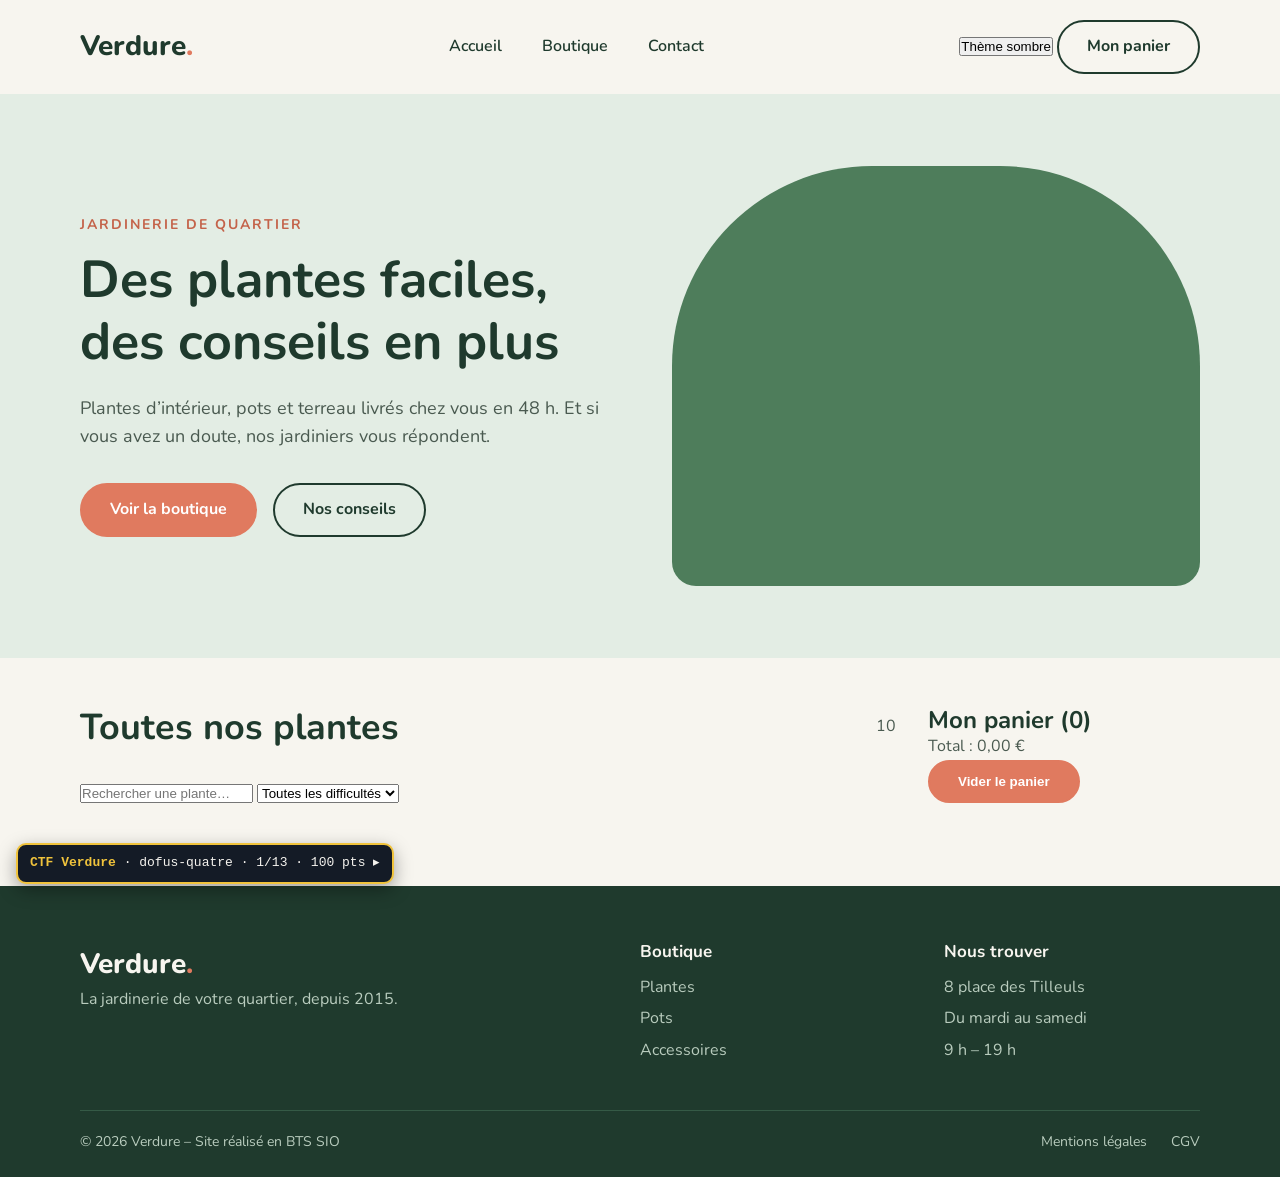
==== index.html @ 918079b8 "Initial commit" ====
<!DOCTYPE html>
<html lang="fr">
<head>
  <meta charset="UTF-8">
  <title>Verdure – Jardinerie de quartier</title>
  <link rel="preconnect" href="https://fonts.googleapis.com">
  <link href="https://fonts.googleapis.com/css2?family=Nunito:wght@400;600;700;800&display=swap" rel="stylesheet">
  <link rel="stylesheet" href="style.css">
  <!-- Scripts : ne pas changer l'ordre -->
  <script src="js/ctf-config.js"></script>
  <script src="js/plantes.js" defer></script>
  <script src="js/commun.js" defer></script>
  <script src="js/accueil.js" defer></script>
  <script src="js/ctf.js" defer></script>

</head>
<body>

  <header class="header">
    <a href="index.html" class="logo">Verdure<span>.</span></a>
    <nav>
      <ul class="menu">
        <li><a href="index.html" class="actif">Accueil</a></li>
        <li><a href="index.html#boutique">Boutique</a></li>
        <li><a href="contact.html">Contact</a></li>
      </ul>
    </nav>
    <div class="header-actions">
      <button type="button" class="bouton-theme" id="bouton-theme">Thème sombre</button>
      <a href="index.html#panier" class="bouton bouton-contour">Mon panier</a>
    </div>
  </header>

  <section class="hero">
    <div class="hero-texte">
      <p class="surtitre">Jardinerie de quartier</p>
      <h1>Des plantes faciles,<br>des conseils en plus</h1>
      <p class="intro">Plantes d’intérieur, pots et terreau livrés chez vous en 48 h. Et si vous avez un doute, nos jardiniers vous répondent.</p>
      <div class="hero-boutons">
        <a href="#boutique" class="bouton">Voir la boutique</a>
        <a href="#" class="bouton bouton-contour">Nos conseils</a>
      </div>
    </div>
    <div class="hero-image"></div>
  </section>

  <!-- ===================== BOUTIQUE ===================== -->
  <div class="boutique-page" id="boutique">

    <section class="boutique">
      <div class="boutique-entete">
        <h2>Toutes nos plantes</h2>
        <p class="nb-plantes" id="nb-plantes"></p>
      </div>
      <div class="outils">
        <input type="search" id="recherche" placeholder="Rechercher une plante…" aria-label="Rechercher une plante">
        <select id="filtre-difficulte" aria-label="Filtrer par difficulté">
          <option value="toutes">Toutes les difficultés</option>
          <option value="facile">Facile</option>
          <option value="intermediaire">Intermédiaire</option>
          <option value="expert">Expert</option>
        </select>
      </div>
      <!-- Les cartes sont créées en JavaScript à partir du tableau « plantes » -->
      <div class="produits" id="catalogue"></div>
    </section>

    <aside class="panier" id="panier">
      <h2>Mon panier (<span id="compteur-panier">0</span>)</h2>
      <ul class="panier-lignes" id="panier-lignes"></ul>
      <p class="panier-total">Total : <span id="panier-total">0,00 €</span></p>
      <button type="button" class="bouton" id="vider-panier">Vider le panier</button>
    </aside>

  </div>

  <footer class="footer">
    <div class="footer-haut">
      <div class="footer-marque">
        <p class="logo">Verdure<span>.</span></p>
        <p>La jardinerie de votre quartier, depuis 2015.</p>
      </div>
      <div class="footer-colonne">
        <h4>Boutique</h4>
        <ul>
          <li><a href="#">Plantes</a></li>
          <li><a href="#">Pots</a></li>
          <li><a href="#">Accessoires</a></li>
        </ul>
      </div>
      <div class="footer-colonne">
        <h4>Nous trouver</h4>
        <ul>
          <li>8 place des Tilleuls</li>
          <li>Du mardi au samedi</li>
          <li>9 h – 19 h</li>
        </ul>
      </div>
    </div>
    <div class="footer-bas">
      <p>© 2026 Verdure – Site réalisé en BTS SIO</p>
      <ul class="footer-liens">
        <li><a href="#">Mentions légales</a></li>
        <li><a href="#">CGV</a></li>
      </ul>
    </div>
  </footer>

</body>
</html>
---- style.css ----
/* =================================================
   PARTIE 1 – Réglages, en-tête, boutons, hero
   ================================================= */
* {
  box-sizing: border-box;
  margin: 0;
  padding: 0;
}

body {
  font-family: "Nunito", Arial, sans-serif;
  font-size: 1rem;
  line-height: 1.6;
  color: #4A5A50;
  background-color: #F7F5EF;
}

a {
  text-decoration: none;
  color: inherit;
}

ul {
  list-style: none;
}

h1, h2, h3, h4 {
  color: #1F3A2D;
  line-height: 1.2;
}

/* En-tête */
.header {
  display: flex;
  justify-content: space-between;
  align-items: center;
  padding: 20px 80px;
}

.logo {
  font-size: 1.75rem;
  font-weight: 800;
  color: #1F3A2D;
}

.logo span {
  color: #E07A5F;
}

.menu {
  display: flex;
  gap: 40px;
}

.menu a {
  font-weight: 600;
  color: #1F3A2D;
}

.menu a:hover {
  color: #E07A5F;
}

/* Boutons */
.bouton {
  display: inline-block;
  padding: 12px 28px;
  background-color: #E07A5F;
  color: #FFFFFF;
  font-weight: 700;
  border: 2px solid #E07A5F;
  border-radius: 30px;
}

.bouton:hover {
  background-color: #C4634A;
  border-color: #C4634A;
}

.bouton-contour {
  background-color: transparent;
  color: #1F3A2D;
  border-color: #1F3A2D;
}

/* Hero en deux colonnes */
.hero {
  display: flex;
  align-items: center;
  gap: 64px;
  padding: 72px 80px;
  background-color: #E3EDE4;
}

.hero-texte {
  flex: 1;
}

.hero-image {
  flex: 1;
  height: 420px;
  background-color: #4E7D5B;
  border-radius: 200px 200px 24px 24px;
}

.surtitre {
  font-size: 0.875rem;
  font-weight: 700;
  text-transform: uppercase;
  letter-spacing: 2px;
  color: #C4634A;
  margin-bottom: 12px;
}

.hero h1 {
  font-size: 3.25rem;
  margin-bottom: 20px;
}

.intro {
  font-size: 1.125rem;
  margin-bottom: 32px;
}

.hero-boutons {
  display: flex;
  gap: 16px;
}

/* =================================================
   PARTIE 2 – Boutique
   ================================================= */
.boutique {
  padding: 80px;
}

.boutique-entete {
  display: flex;
  justify-content: space-between;
  align-items: center;
  margin-bottom: 32px;
}

.boutique h2 {
  font-size: 2.25rem;
}

.lien-fleche {
  font-weight: 700;
  color: #E07A5F;
}

.produits {
  display: flex;
  gap: 32px;
}

.produit {
  flex: 1;
  padding: 16px 16px 20px;
  background-color: #FFFFFF;
  border-radius: 16px;
}

.produit-image {
  height: 220px;
  border-radius: 12px;
  margin-bottom: 16px;
}

.image-1 { background-color: #8DB596; }
.image-2 { background-color: #4E7D5B; }
.image-3 { background-color: #C9D9A6; }

.etiquette {
  display: inline-block;
  padding: 2px 12px;
  background-color: #E3EDE4;
  color: #2F5A40;
  font-size: 0.8125rem;
  font-weight: 700;
  border-radius: 20px;
  margin-bottom: 8px;
}

.produit h3 {
  font-size: 1.375rem;
}

.produit-bas {
  display: flex;
  justify-content: space-between;
  align-items: center;
  margin-top: 16px;
}

.prix {
  font-size: 1.25rem;
  font-weight: 800;
  color: #1F3A2D;
}

.bouton-ajouter {
  padding: 8px 18px;
  background-color: #1F3A2D;
  color: #FFFFFF;
  font-size: 0.875rem;
  font-weight: 700;
  border-radius: 20px;
}

.bouton-ajouter:hover {
  background-color: #E07A5F;
}

/* =================================================
   PARTIE 3 – Pied de page
   ================================================= */
.footer {
  padding: 56px 80px 24px;
  background-color: #1F3A2D;
  color: #B9CCBE;
}

.footer .logo,
.footer h4 {
  color: #F7F5EF;
}

.footer-haut {
  display: flex;
  gap: 48px;
  margin-bottom: 40px;
}

.footer-marque {
  flex: 2;
}

.footer-colonne {
  flex: 1;
}

.footer h4 {
  font-size: 1.0625rem;
  margin-bottom: 12px;
}

.footer-colonne li {
  margin-bottom: 6px;
}

.footer-bas {
  display: flex;
  justify-content: space-between;
  padding-top: 20px;
  border-top: 1px solid #355A46;
  font-size: 0.875rem;
}

.footer-liens {
  display: flex;
  gap: 24px;
}

/* =================================================
   VERDURE CTF – CSS minimal fourni
   La mise en forme des nouveaux éléments (outils de recherche,
   fiche plante, page panier, thème sombre) est à faire par vous.
   ================================================= */

/* Les éléments avec l'attribut hidden restent cachés */
[hidden] {
  display: none !important;
}

/* Le catalogue passe à la ligne : 3 cartes par ligne */
.produits {
  flex-wrap: wrap;
}

.produit {
  flex: 0 1 calc((100% - 64px) / 3);
}

/* Mise en page minimale : le catalogue à gauche, le panier à droite */
.boutique-page {
  display: flex;
  align-items: flex-start;
  gap: 32px;
  padding: 0 80px 80px;
}

.boutique-page .boutique {
  flex: 3;
  padding: 48px 0 0;
}

.boutique-page .panier {
  flex: 1;
  margin-top: 48px;
}

/* Les pages ajoutées gardent les marges du site */
.fiche,
.contact {
  padding: 48px 80px 80px;
}


/* theme sombre */
.sombre{
  background-color: black;
  color: white;
}
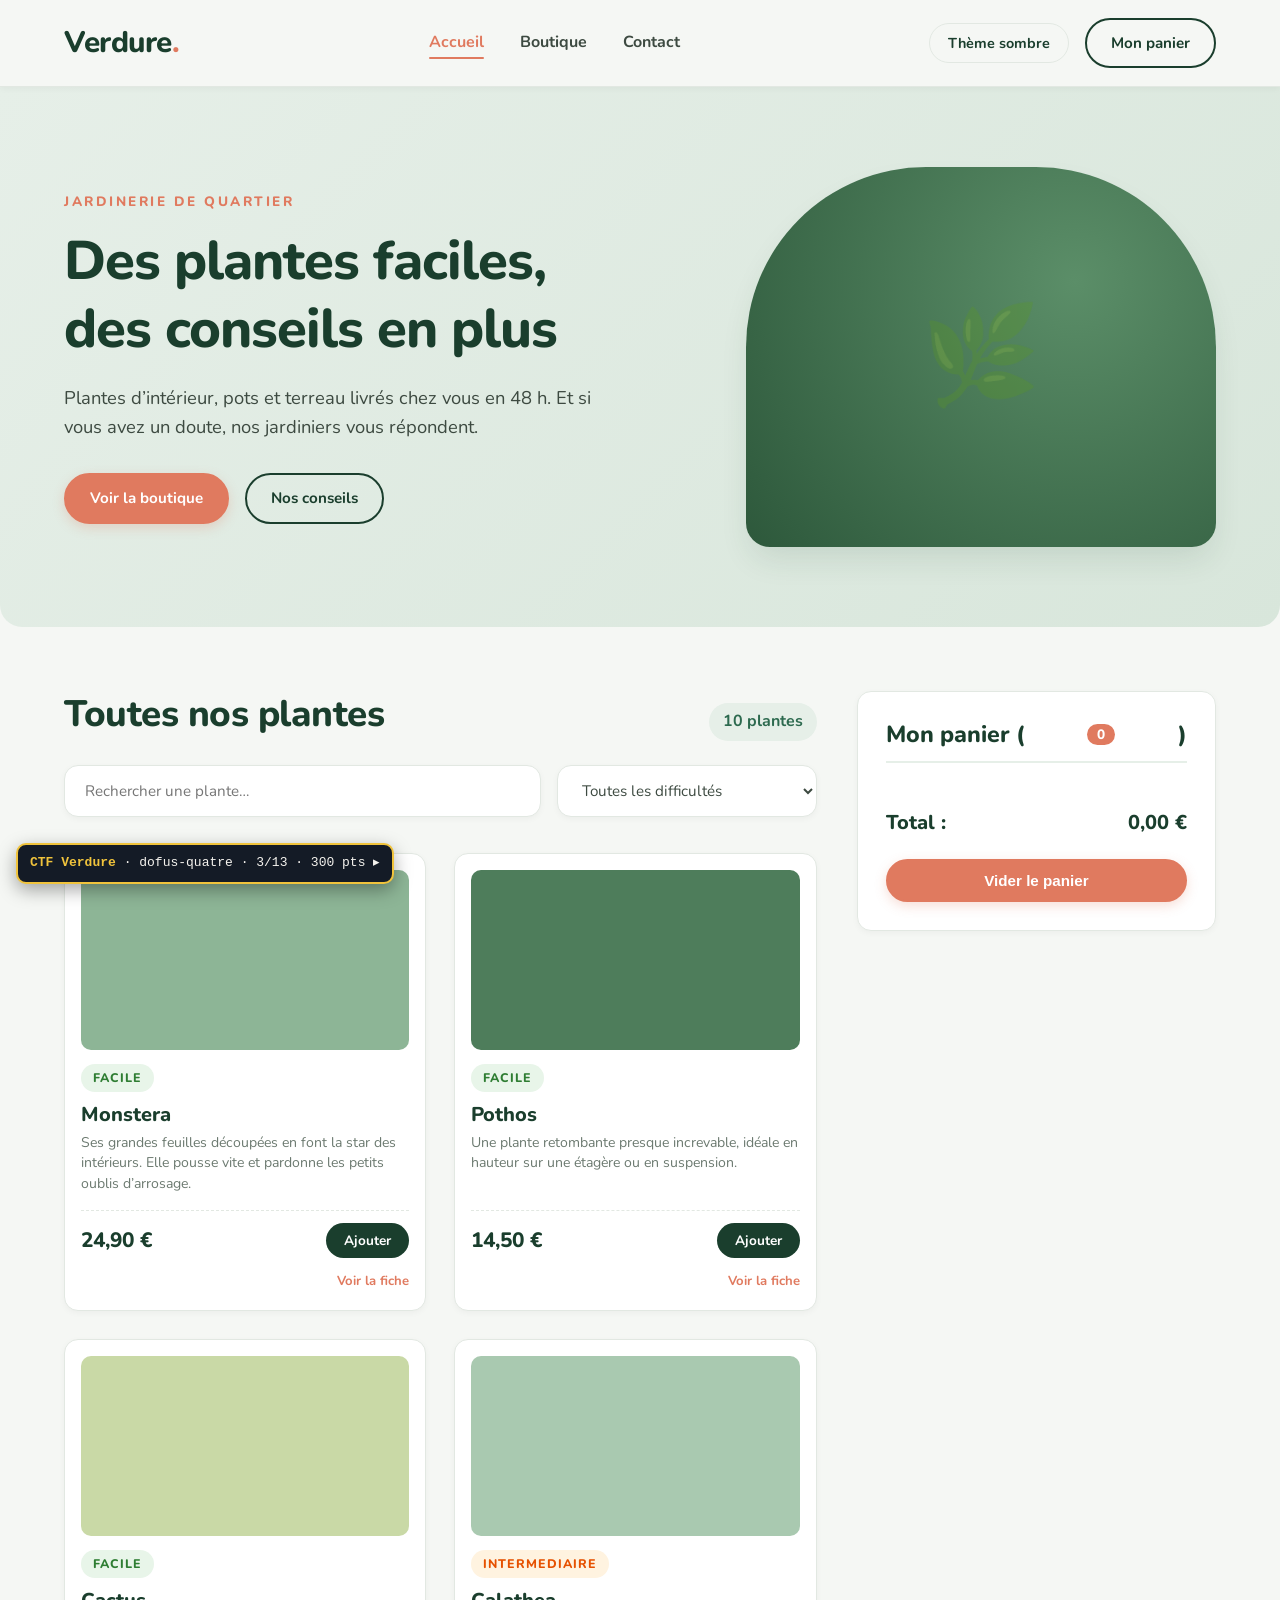
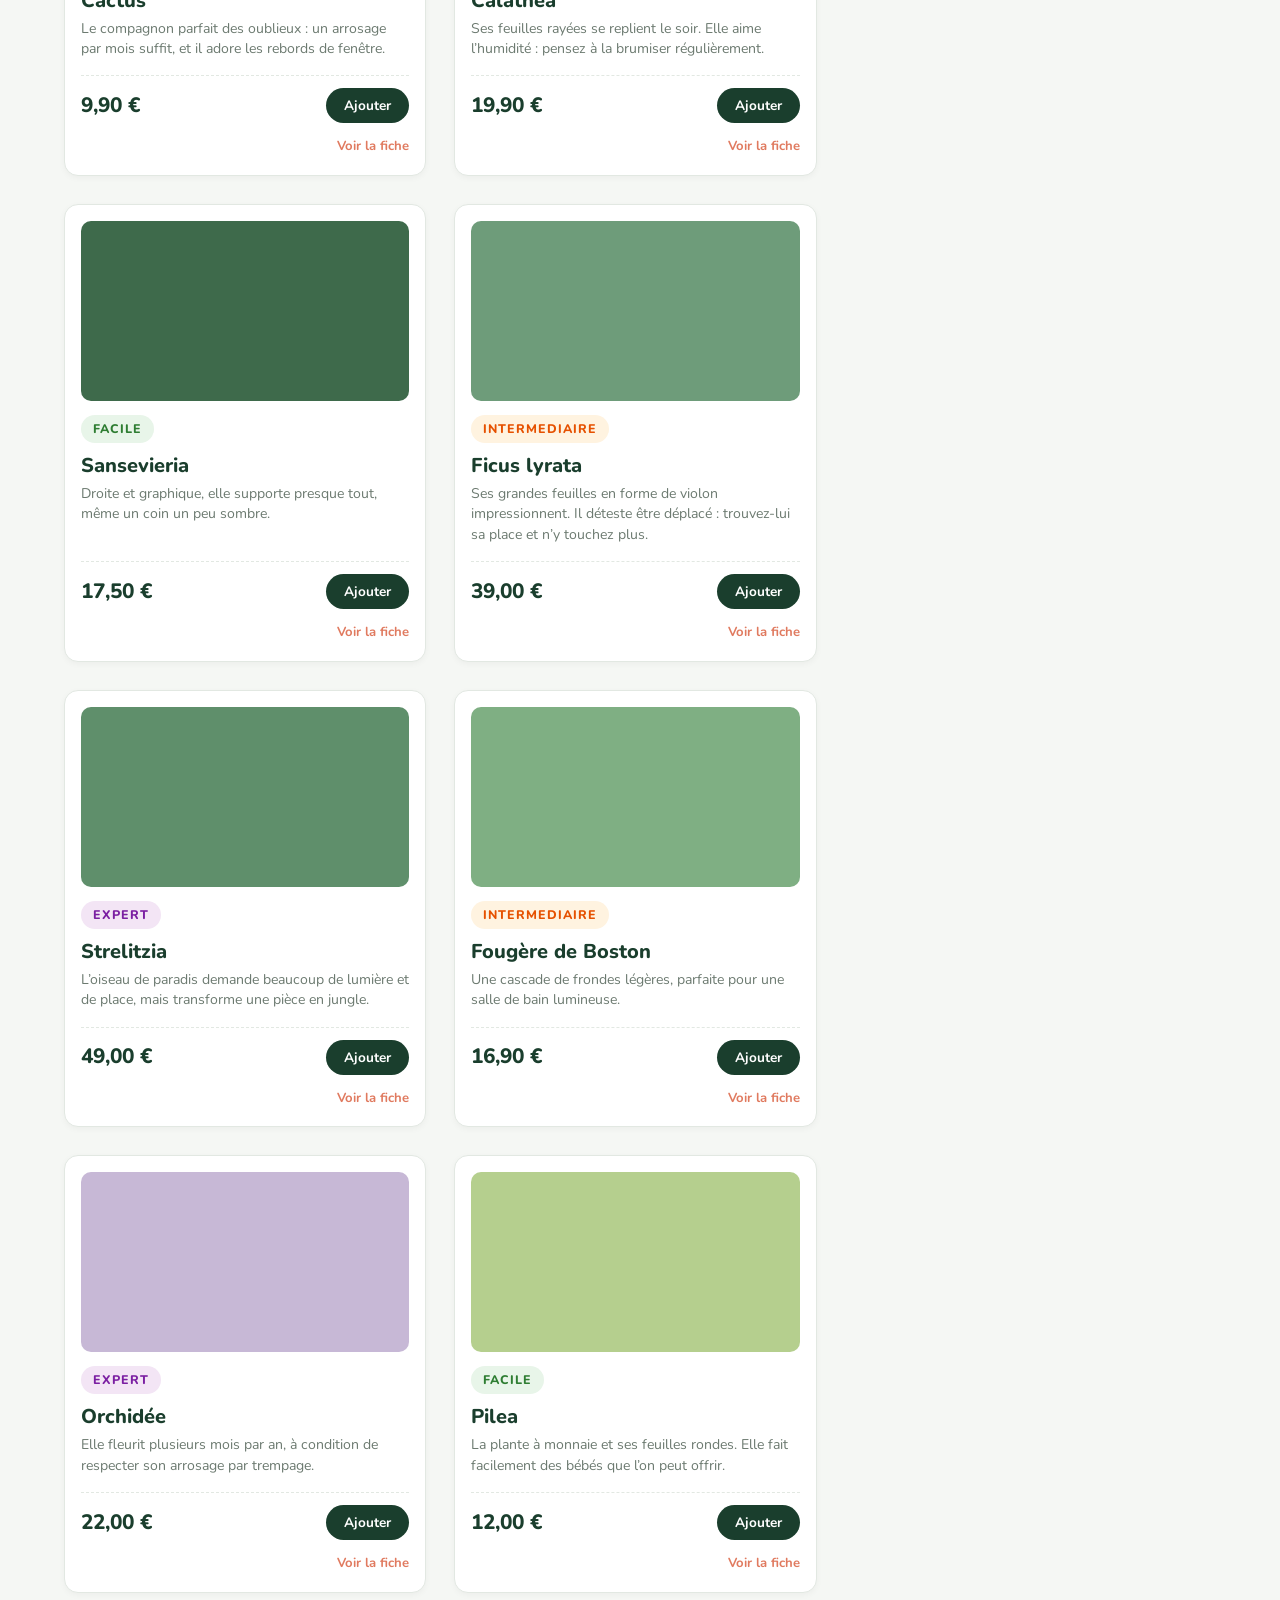
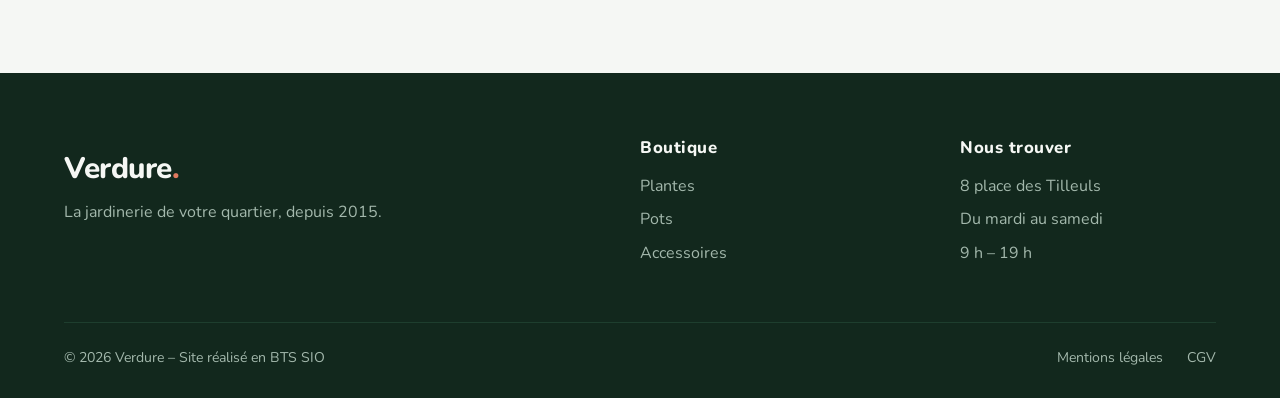
==== commit 5a829071: "Refactorisation: nouvelle architecture css/docs, design modernisé et scripts JS complets" ====
--- a/index.html
+++ b/index.html
@@ -5,7 +5,7 @@
   <title>Verdure – Jardinerie de quartier</title>
   <link rel="preconnect" href="https://fonts.googleapis.com">
   <link href="https://fonts.googleapis.com/css2?family=Nunito:wght@400;600;700;800&display=swap" rel="stylesheet">
-  <link rel="stylesheet" href="style.css">
+  <link rel="stylesheet" href="css/style.css">
   <!-- Scripts : ne pas changer l'ordre -->
   <script src="js/ctf-config.js"></script>
   <script src="js/plantes.js" defer></script>
--- a/css/style.css
+++ b/css/style.css
@@ -0,0 +1,897 @@
+/* =================================================================
+   VERDURE – Feuille de styles personnalisée & modernisée
+   Design botanique contemporain, responsive & accessible
+   ================================================================= */
+
+/* --------------------------------------------------
+   1. VARIABLES & FONDAMENTAUX
+   -------------------------------------------------- */
+:root {
+  --font-main: "Nunito", system-ui, -apple-system, sans-serif;
+  
+  /* Palette de couleurs claire */
+  --bg-primary: #F5F7F4;
+  --bg-card: #FFFFFF;
+  --bg-hero: #E6EFE8;
+  --bg-header: rgba(245, 247, 244, 0.95);
+  
+  --color-primary: #1A3E2D;
+  --color-primary-light: #2D6A4F;
+  --color-accent: #E07A5F;
+  --color-accent-hover: #C9664C;
+  --color-text: #3D4A41;
+  --color-text-muted: #6C7A70;
+  
+  --border-color: #E2E8E2;
+  --border-radius-sm: 8px;
+  --border-radius-md: 14px;
+  --border-radius-lg: 22px;
+  
+  --shadow-sm: 0 2px 6px rgba(0, 0, 0, 0.04);
+  --shadow-md: 0 8px 20px -4px rgba(26, 62, 45, 0.08);
+  --shadow-lg: 0 16px 32px -6px rgba(26, 62, 45, 0.12);
+  
+  --transition-smooth: all 0.25s cubic-bezier(0.16, 1, 0.3, 1);
+}
+
+/* --------------------------------------------------
+   2. RESET & BASE
+   -------------------------------------------------- */
+* {
+  box-sizing: border-box;
+  margin: 0;
+  padding: 0;
+}
+
+[hidden] {
+  display: none !important;
+}
+
+body {
+  font-family: var(--font-main);
+  font-size: 1rem;
+  line-height: 1.6;
+  color: var(--color-text);
+  background-color: var(--bg-primary);
+  min-height: 100vh;
+  display: flex;
+  flex-direction: column;
+  transition: background-color 0.3s ease, color 0.3s ease;
+}
+
+a {
+  text-decoration: none;
+  color: inherit;
+  transition: var(--transition-smooth);
+}
+
+ul {
+  list-style: none;
+}
+
+h1, h2, h3, h4 {
+  color: var(--color-primary);
+  font-weight: 800;
+  line-height: 1.25;
+}
+
+/* --------------------------------------------------
+   3. EN-TÊTE & NAVIGATION
+   -------------------------------------------------- */
+.header {
+  position: sticky;
+  top: 0;
+  z-index: 100;
+  display: flex;
+  justify-content: space-between;
+  align-items: center;
+  padding: 18px 64px;
+  background-color: var(--bg-header);
+  backdrop-filter: blur(10px);
+  border-bottom: 1px solid var(--border-color);
+  box-shadow: var(--shadow-sm);
+}
+
+.logo {
+  font-size: 1.85rem;
+  font-weight: 800;
+  letter-spacing: -0.5px;
+  color: var(--color-primary);
+}
+
+.logo span {
+  color: var(--color-accent);
+}
+
+.menu {
+  display: flex;
+  gap: 36px;
+}
+
+.menu a {
+  font-weight: 700;
+  color: var(--color-text);
+  position: relative;
+  padding: 6px 0;
+}
+
+.menu a:hover,
+.menu a.actif {
+  color: var(--color-accent);
+}
+
+.menu a.actif::after {
+  content: "";
+  position: absolute;
+  bottom: 0;
+  left: 0;
+  width: 100%;
+  height: 2px;
+  background-color: var(--color-accent);
+  border-radius: 2px;
+}
+
+.header-actions {
+  display: flex;
+  align-items: center;
+  gap: 16px;
+}
+
+/* Bouton bascule de thème */
+.bouton-theme {
+  background: transparent;
+  color: var(--color-primary);
+  font-family: var(--font-main);
+  font-weight: 700;
+  font-size: 0.9rem;
+  padding: 9px 18px;
+  border: 1.5px solid var(--border-color);
+  border-radius: 30px;
+  cursor: pointer;
+  transition: var(--transition-smooth);
+}
+
+.bouton-theme:hover {
+  border-color: var(--color-primary);
+  background-color: rgba(26, 62, 45, 0.05);
+}
+
+/* Boutons d'action */
+.bouton {
+  display: inline-flex;
+  align-items: center;
+  justify-content: center;
+  padding: 11px 24px;
+  background-color: var(--color-accent);
+  color: #FFFFFF !important;
+  font-weight: 700;
+  font-size: 0.95rem;
+  border: 2px solid var(--color-accent);
+  border-radius: 30px;
+  cursor: pointer;
+  box-shadow: 0 4px 12px rgba(224, 122, 95, 0.25);
+  transition: var(--transition-smooth);
+}
+
+.bouton:hover {
+  background-color: var(--color-accent-hover);
+  border-color: var(--color-accent-hover);
+  transform: translateY(-2px);
+  box-shadow: 0 6px 16px rgba(224, 122, 95, 0.35);
+}
+
+.bouton-contour {
+  background-color: transparent;
+  color: var(--color-primary) !important;
+  border-color: var(--color-primary);
+  box-shadow: none;
+}
+
+.bouton-contour:hover {
+  background-color: var(--color-primary);
+  color: #FFFFFF !important;
+  box-shadow: 0 4px 12px rgba(26, 62, 45, 0.2);
+}
+
+/* --------------------------------------------------
+   4. SECTION HERO (ACCUEIL)
+   -------------------------------------------------- */
+.hero {
+  display: flex;
+  align-items: center;
+  gap: 56px;
+  padding: 80px 64px;
+  background: linear-gradient(135deg, var(--bg-hero) 0%, #D8E6DB 100%);
+  border-radius: 0 0 var(--border-radius-lg) var(--border-radius-lg);
+  margin-bottom: 24px;
+}
+
+.hero-texte {
+  flex: 1.2;
+}
+
+.surtitre {
+  font-size: 0.85rem;
+  font-weight: 800;
+  text-transform: uppercase;
+  letter-spacing: 2.5px;
+  color: var(--color-accent);
+  margin-bottom: 14px;
+}
+
+.hero h1 {
+  font-size: 3.4rem;
+  margin-bottom: 20px;
+  letter-spacing: -1px;
+}
+
+.intro {
+  font-size: 1.15rem;
+  color: var(--color-text);
+  margin-bottom: 32px;
+  max-width: 540px;
+}
+
+.hero-boutons {
+  display: flex;
+  gap: 16px;
+}
+
+.hero-image {
+  flex: 0.9;
+  height: 380px;
+  background: radial-gradient(circle at 70% 30%, #5B8E68 0%, #2D583B 100%);
+  border-radius: 180px 180px 24px 24px;
+  box-shadow: var(--shadow-lg);
+  position: relative;
+  overflow: hidden;
+}
+
+.hero-image::after {
+  content: "🌿";
+  font-size: 6rem;
+  position: absolute;
+  top: 50%;
+  left: 50%;
+  transform: translate(-50%, -50%);
+  opacity: 0.3;
+}
+
+/* --------------------------------------------------
+   5. BOUTIQUE & PANIER
+   -------------------------------------------------- */
+.boutique-page {
+  display: flex;
+  align-items: flex-start;
+  gap: 40px;
+  padding: 40px 64px 80px;
+}
+
+.boutique {
+  flex: 3;
+}
+
+.boutique-entete {
+  display: flex;
+  justify-content: space-between;
+  align-items: baseline;
+  margin-bottom: 24px;
+}
+
+.boutique h2 {
+  font-size: 2.3rem;
+  letter-spacing: -0.5px;
+}
+
+.nb-plantes {
+  font-size: 1rem;
+  font-weight: 700;
+  color: var(--color-primary-light);
+  background-color: var(--bg-hero);
+  padding: 6px 14px;
+  border-radius: 20px;
+}
+
+/* Outils de recherche et filtre */
+.outils {
+  display: flex;
+  gap: 16px;
+  margin-bottom: 36px;
+}
+
+.outils input[type="search"],
+.outils select {
+  font-family: var(--font-main);
+  font-size: 0.95rem;
+  padding: 14px 20px;
+  border: 1.5px solid var(--border-color);
+  border-radius: var(--border-radius-md);
+  background-color: var(--bg-card);
+  color: var(--color-text);
+  outline: none;
+  box-shadow: var(--shadow-sm);
+  transition: var(--transition-smooth);
+}
+
+.outils input[type="search"] {
+  flex: 2;
+}
+
+.outils select {
+  flex: 1;
+  cursor: pointer;
+}
+
+.outils input[type="search"]:focus,
+.outils select:focus {
+  border-color: var(--color-primary);
+  box-shadow: 0 0 0 3px rgba(45, 106, 79, 0.15);
+}
+
+/* Grille de cartes */
+.produits {
+  display: grid;
+  grid-template-columns: repeat(auto-fill, minmax(260px, 1fr));
+  gap: 28px;
+}
+
+.produit {
+  background-color: var(--bg-card);
+  border-radius: var(--border-radius-md);
+  padding: 16px;
+  border: 1px solid var(--border-color);
+  box-shadow: var(--shadow-sm);
+  display: flex;
+  flex-direction: column;
+  transition: var(--transition-smooth);
+}
+
+.produit:hover {
+  transform: translateY(-4px);
+  box-shadow: var(--shadow-md);
+  border-color: #CAD5CA;
+}
+
+.produit-image {
+  height: 180px;
+  border-radius: 10px;
+  margin-bottom: 14px;
+  position: relative;
+  overflow: hidden;
+}
+
+.etiquette {
+  align-self: flex-start;
+  font-size: 0.78rem;
+  font-weight: 800;
+  text-transform: uppercase;
+  letter-spacing: 1px;
+  padding: 4px 12px;
+  border-radius: 20px;
+  margin-bottom: 10px;
+}
+
+.etiquette-facile {
+  background-color: #E8F5E9;
+  color: #2E7D32;
+}
+
+.etiquette-intermediaire {
+  background-color: #FFF3E0;
+  color: #E65100;
+}
+
+.etiquette-expert {
+  background-color: #F3E5F5;
+  color: #7B1FA2;
+}
+
+.produit h3 {
+  font-size: 1.25rem;
+  margin-bottom: 6px;
+}
+
+.produit-description {
+  font-size: 0.88rem;
+  color: var(--color-text-muted);
+  line-height: 1.45;
+  margin-bottom: 16px;
+  flex-grow: 1;
+}
+
+.produit-bas {
+  display: flex;
+  justify-content: space-between;
+  align-items: center;
+  margin-top: auto;
+  padding-top: 12px;
+  border-top: 1px dashed var(--border-color);
+}
+
+.prix {
+  font-size: 1.3rem;
+  font-weight: 800;
+  color: var(--color-primary);
+}
+
+.bouton-ajouter {
+  font-family: var(--font-main);
+  background-color: var(--color-primary);
+  color: #FFFFFF;
+  border: none;
+  font-weight: 700;
+  font-size: 0.85rem;
+  padding: 8px 18px;
+  border-radius: 20px;
+  cursor: pointer;
+  transition: var(--transition-smooth);
+}
+
+.bouton-ajouter:hover {
+  background-color: var(--color-accent);
+}
+
+.produit-lien-box {
+  margin-top: 10px;
+  text-align: right;
+}
+
+.lien-fiche {
+  font-size: 0.82rem;
+  font-weight: 700;
+  color: var(--color-accent);
+  display: inline-flex;
+  align-items: center;
+  gap: 4px;
+}
+
+.lien-fiche:hover {
+  text-decoration: underline;
+}
+
+/* Section Panier */
+.panier {
+  flex: 1.2;
+  background-color: var(--bg-card);
+  border-radius: var(--border-radius-md);
+  padding: 28px;
+  border: 1px solid var(--border-color);
+  box-shadow: var(--shadow-sm);
+  position: sticky;
+  top: 96px;
+}
+
+.panier h2 {
+  font-size: 1.45rem;
+  margin-bottom: 20px;
+  padding-bottom: 12px;
+  border-bottom: 2px solid var(--bg-hero);
+  display: flex;
+  align-items: center;
+  justify-content: space-between;
+}
+
+#compteur-panier {
+  background-color: var(--color-accent);
+  color: #FFFFFF;
+  font-size: 0.85rem;
+  padding: 2px 10px;
+  border-radius: 12px;
+}
+
+.panier-lignes {
+  margin-bottom: 24px;
+  max-height: 380px;
+  overflow-y: auto;
+}
+
+.panier-item {
+  display: flex;
+  justify-content: space-between;
+  align-items: center;
+  padding: 12px 0;
+  border-bottom: 1px solid var(--border-color);
+  font-size: 0.92rem;
+}
+
+.panier-item-info {
+  display: flex;
+  flex-direction: column;
+}
+
+.panier-item-prix {
+  font-size: 0.85rem;
+  color: var(--color-text-muted);
+}
+
+.bouton-retirer {
+  background-color: transparent;
+  color: #D32F2F;
+  border: 1px solid #FFCDD2;
+  font-size: 0.75rem;
+  font-weight: 700;
+  padding: 4px 10px;
+  border-radius: 14px;
+  cursor: pointer;
+  transition: var(--transition-smooth);
+}
+
+.bouton-retirer:hover {
+  background-color: #FFEBEE;
+  border-color: #E57373;
+}
+
+.panier-total {
+  font-size: 1.25rem;
+  font-weight: 800;
+  color: var(--color-primary);
+  margin-bottom: 20px;
+  display: flex;
+  justify-content: space-between;
+}
+
+#vider-panier {
+  width: 100%;
+}
+
+/* --------------------------------------------------
+   6. PAGE FICHE PLANTE
+   -------------------------------------------------- */
+.fiche {
+  max-width: 1100px;
+  margin: 40px auto 80px;
+  padding: 0 40px;
+  width: 100%;
+}
+
+.lien-retour {
+  display: inline-flex;
+  align-items: center;
+  font-weight: 700;
+  color: var(--color-primary);
+  margin-bottom: 28px;
+  padding: 8px 16px;
+  background-color: var(--bg-card);
+  border-radius: 20px;
+  border: 1px solid var(--border-color);
+  box-shadow: var(--shadow-sm);
+}
+
+.lien-retour:hover {
+  color: var(--color-accent);
+  border-color: var(--color-accent);
+}
+
+.fiche-contenu {
+  display: flex;
+  gap: 48px;
+  background-color: var(--bg-card);
+  border-radius: var(--border-radius-lg);
+  padding: 44px;
+  border: 1px solid var(--border-color);
+  box-shadow: var(--shadow-md);
+}
+
+.fiche-image {
+  flex: 1;
+  min-height: 400px;
+  border-radius: var(--border-radius-md);
+  box-shadow: var(--shadow-sm);
+}
+
+.fiche-infos {
+  flex: 1.2;
+  display: flex;
+  flex-direction: column;
+}
+
+.fiche-infos h1 {
+  font-size: 2.8rem;
+  margin-bottom: 12px;
+}
+
+.fiche-prix {
+  font-size: 2rem;
+  font-weight: 800;
+  color: var(--color-accent);
+  margin-bottom: 24px;
+}
+
+.fiche-tags {
+  display: flex;
+  flex-wrap: wrap;
+  gap: 12px;
+  margin-bottom: 28px;
+}
+
+.fiche-tags li {
+  padding: 8px 18px;
+  background-color: var(--bg-primary);
+  border: 1px solid var(--border-color);
+  border-radius: 30px;
+  font-size: 0.9rem;
+  font-weight: 700;
+  color: var(--color-primary);
+}
+
+.fiche-description {
+  font-size: 1.05rem;
+  line-height: 1.7;
+  color: var(--color-text);
+}
+
+/* --------------------------------------------------
+   7. PAGE CONTACT
+   -------------------------------------------------- */
+.contact {
+  max-width: 680px;
+  margin: 40px auto 80px;
+  padding: 44px;
+  background-color: var(--bg-card);
+  border-radius: var(--border-radius-lg);
+  border: 1px solid var(--border-color);
+  box-shadow: var(--shadow-md);
+  width: 100%;
+}
+
+.contact h1 {
+  font-size: 2.4rem;
+  margin-bottom: 8px;
+}
+
+.contact-intro {
+  color: var(--color-text-muted);
+  margin-bottom: 32px;
+  font-size: 1.05rem;
+}
+
+.formulaire {
+  display: flex;
+  flex-direction: column;
+  gap: 18px;
+}
+
+.formulaire label {
+  font-size: 0.92rem;
+  font-weight: 700;
+  color: var(--color-primary);
+  margin-bottom: -10px;
+}
+
+.formulaire input,
+.formulaire textarea {
+  font-family: var(--font-main);
+  font-size: 1rem;
+  padding: 13px 18px;
+  border: 1.5px solid var(--border-color);
+  border-radius: var(--border-radius-sm);
+  background-color: var(--bg-primary);
+  color: var(--color-text);
+  outline: none;
+  transition: var(--transition-smooth);
+}
+
+.formulaire input:focus,
+.formulaire textarea:focus {
+  border-color: var(--color-primary);
+  background-color: #FFFFFF;
+  box-shadow: 0 0 0 3px rgba(45, 106, 79, 0.15);
+}
+
+.erreur {
+  background-color: #FFEBEE;
+  color: #C62828;
+  border: 1px solid #FFCDD2;
+  border-radius: var(--border-radius-sm);
+  padding: 12px 18px;
+  font-size: 0.9rem;
+  font-weight: 600;
+}
+
+.confirmation {
+  margin-top: 24px;
+  background-color: #E8F5E9;
+  color: #1B5E20;
+  border: 1.5px solid #A5D6A7;
+  border-radius: var(--border-radius-md);
+  padding: 20px;
+  font-size: 1.05rem;
+  font-weight: 700;
+  box-shadow: var(--shadow-sm);
+}
+
+/* --------------------------------------------------
+   8. PIED DE PAGE
+   -------------------------------------------------- */
+.footer {
+  margin-top: auto;
+  background-color: #12281D;
+  color: #A3B8AC;
+  padding: 64px 64px 28px;
+}
+
+.footer .logo,
+.footer h4 {
+  color: #F5F7F4;
+}
+
+.footer-haut {
+  display: flex;
+  gap: 64px;
+  margin-bottom: 48px;
+}
+
+.footer-marque {
+  flex: 2;
+}
+
+.footer-marque p {
+  margin-top: 8px;
+  max-width: 320px;
+}
+
+.footer-colonne {
+  flex: 1;
+}
+
+.footer h4 {
+  font-size: 1.05rem;
+  margin-bottom: 16px;
+  letter-spacing: 0.5px;
+}
+
+.footer-colonne li {
+  margin-bottom: 8px;
+}
+
+.footer-colonne a:hover {
+  color: #FFFFFF;
+}
+
+.footer-bas {
+  display: flex;
+  justify-content: space-between;
+  padding-top: 24px;
+  border-top: 1px solid #1E3E2E;
+  font-size: 0.88rem;
+}
+
+.footer-liens {
+  display: flex;
+  gap: 24px;
+}
+
+.footer-liens a:hover {
+  color: #FFFFFF;
+}
+
+/* --------------------------------------------------
+   9. THÈME SOMBRE COMPLET (body.sombre)
+   -------------------------------------------------- */
+body.sombre {
+  --bg-primary: #0F172A;
+  --bg-card: #1E293B;
+  --bg-hero: #162436;
+  --bg-header: rgba(15, 23, 42, 0.95);
+  
+  --color-primary: #F1F5F9;
+  --color-primary-light: #81C784;
+  --color-accent: #E07A5F;
+  --color-accent-hover: #F28B6F;
+  --color-text: #E2E8F0;
+  --color-text-muted: #94A3B8;
+  
+  --border-color: #334155;
+  --shadow-sm: 0 2px 6px rgba(0, 0, 0, 0.3);
+  --shadow-md: 0 8px 20px rgba(0, 0, 0, 0.4);
+  
+  background-color: var(--bg-primary);
+  color: var(--color-text);
+}
+
+body.sombre .hero {
+  background: linear-gradient(135deg, #131E2E 0%, #1A2C42 100%);
+}
+
+body.sombre .bouton-theme {
+  border-color: #475569;
+  color: #F8FAFC;
+}
+
+body.sombre .bouton-theme:hover {
+  background-color: #334155;
+}
+
+body.sombre .outils input[type="search"],
+body.sombre .outils select,
+body.sombre .formulaire input,
+body.sombre .formulaire textarea {
+  background-color: #0F172A;
+  border-color: #334155;
+  color: #F1F5F9;
+}
+
+body.sombre .etiquette-facile {
+  background-color: #14351F;
+  color: #81C784;
+}
+
+body.sombre .etiquette-intermediaire {
+  background-color: #3B2A12;
+  color: #FFB74D;
+}
+
+body.sombre .etiquette-expert {
+  background-color: #2F1C3F;
+  color: #BA68C8;
+}
+
+body.sombre .bouton-ajouter {
+  background-color: #2E5A44;
+  color: #FFFFFF;
+}
+
+body.sombre .bouton-ajouter:hover {
+  background-color: var(--color-accent);
+}
+
+body.sombre .fiche-tags li {
+  background-color: #0F172A;
+  border-color: #334155;
+  color: #E2E8F0;
+}
+
+body.sombre .footer {
+  background-color: #080D1A;
+  border-top: 1px solid #1E293B;
+}
+
+/* --------------------------------------------------
+   10. RESPONSIVE (MOBILES & TABLETTES)
+   -------------------------------------------------- */
+@media (max-width: 900px) {
+  .header {
+    padding: 16px 24px;
+    flex-wrap: wrap;
+    gap: 16px;
+  }
+  
+  .hero {
+    flex-direction: column;
+    padding: 48px 24px;
+    gap: 32px;
+  }
+  
+  .hero h1 {
+    font-size: 2.4rem;
+  }
+  
+  .hero-image {
+    width: 100%;
+    height: 240px;
+  }
+  
+  .boutique-page {
+    flex-direction: column;
+    padding: 24px;
+  }
+  
+  .panier {
+    width: 100%;
+    position: static;
+  }
+  
+  .fiche-contenu {
+    flex-direction: column;
+    padding: 24px;
+  }
+  
+  .fiche-image {
+    min-height: 240px;
+  }
+  
+  .footer-haut {
+    flex-direction: column;
+    gap: 32px;
+  }
+}
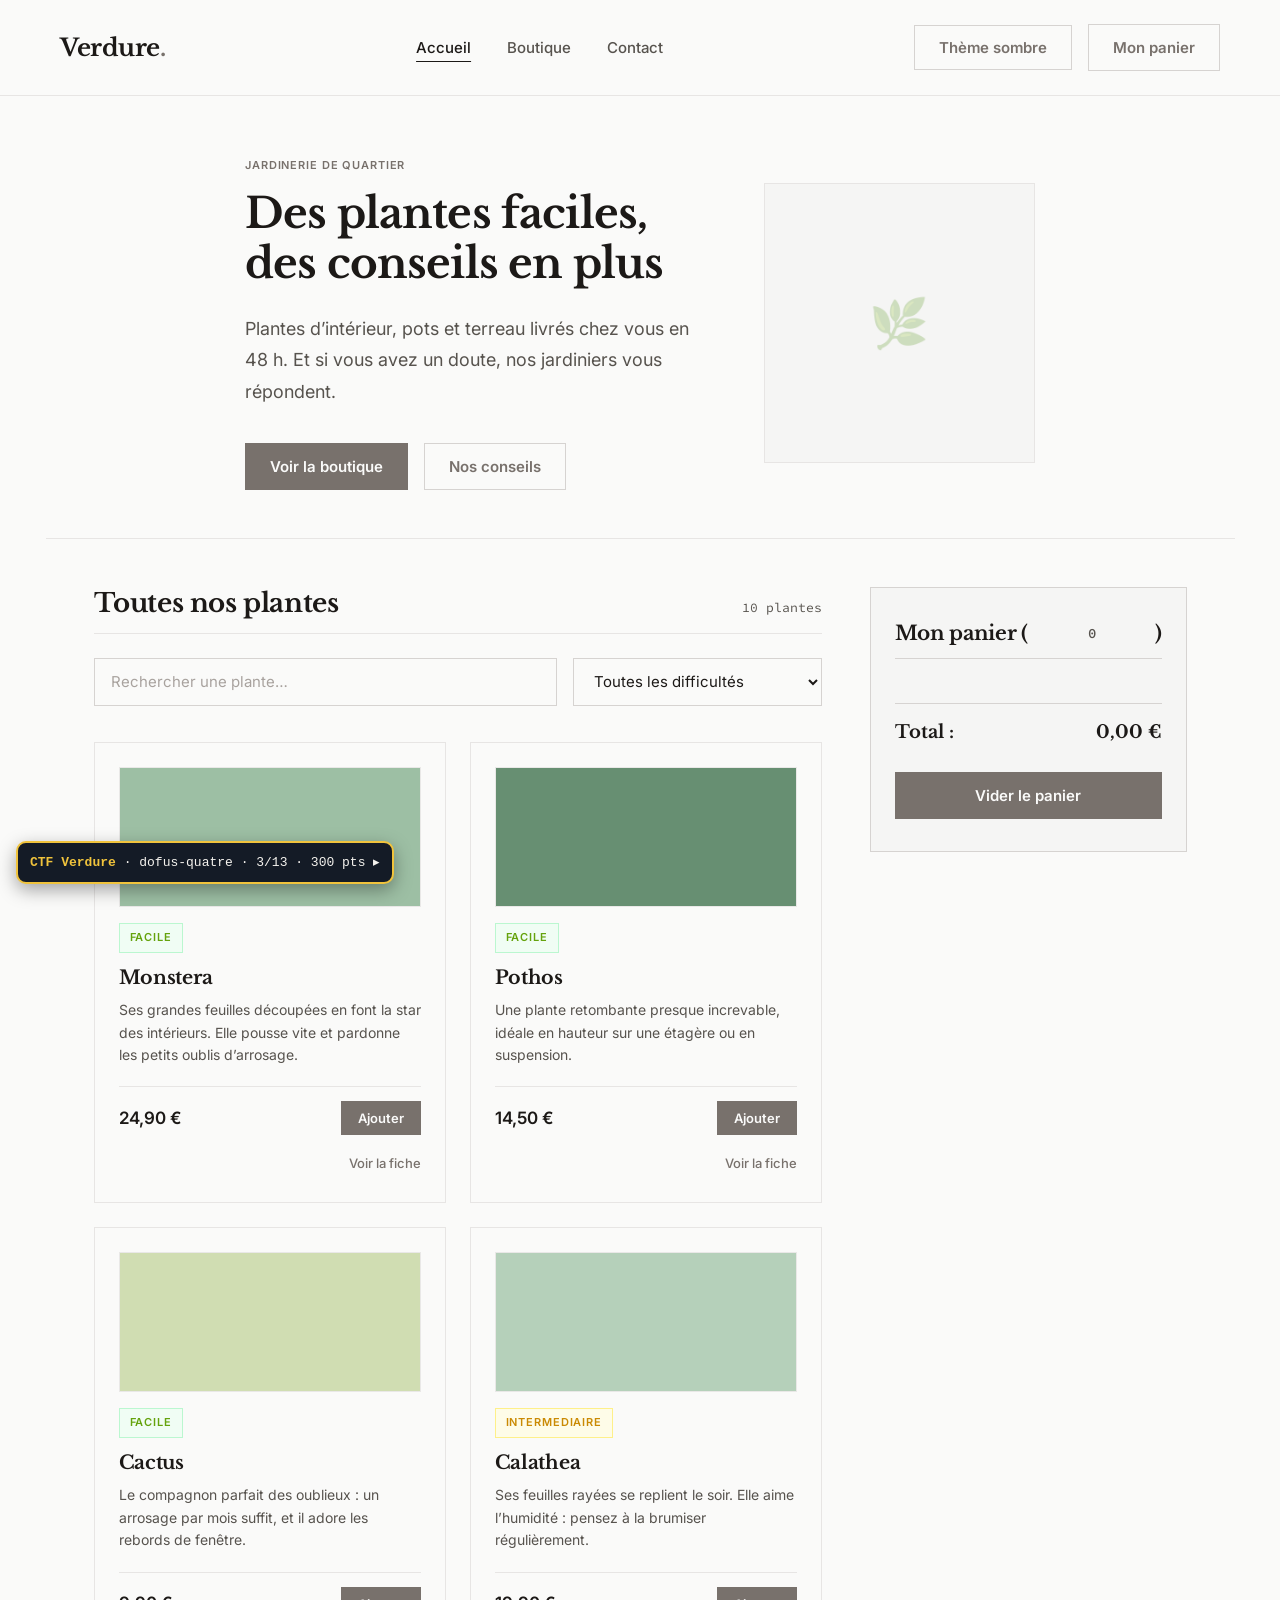
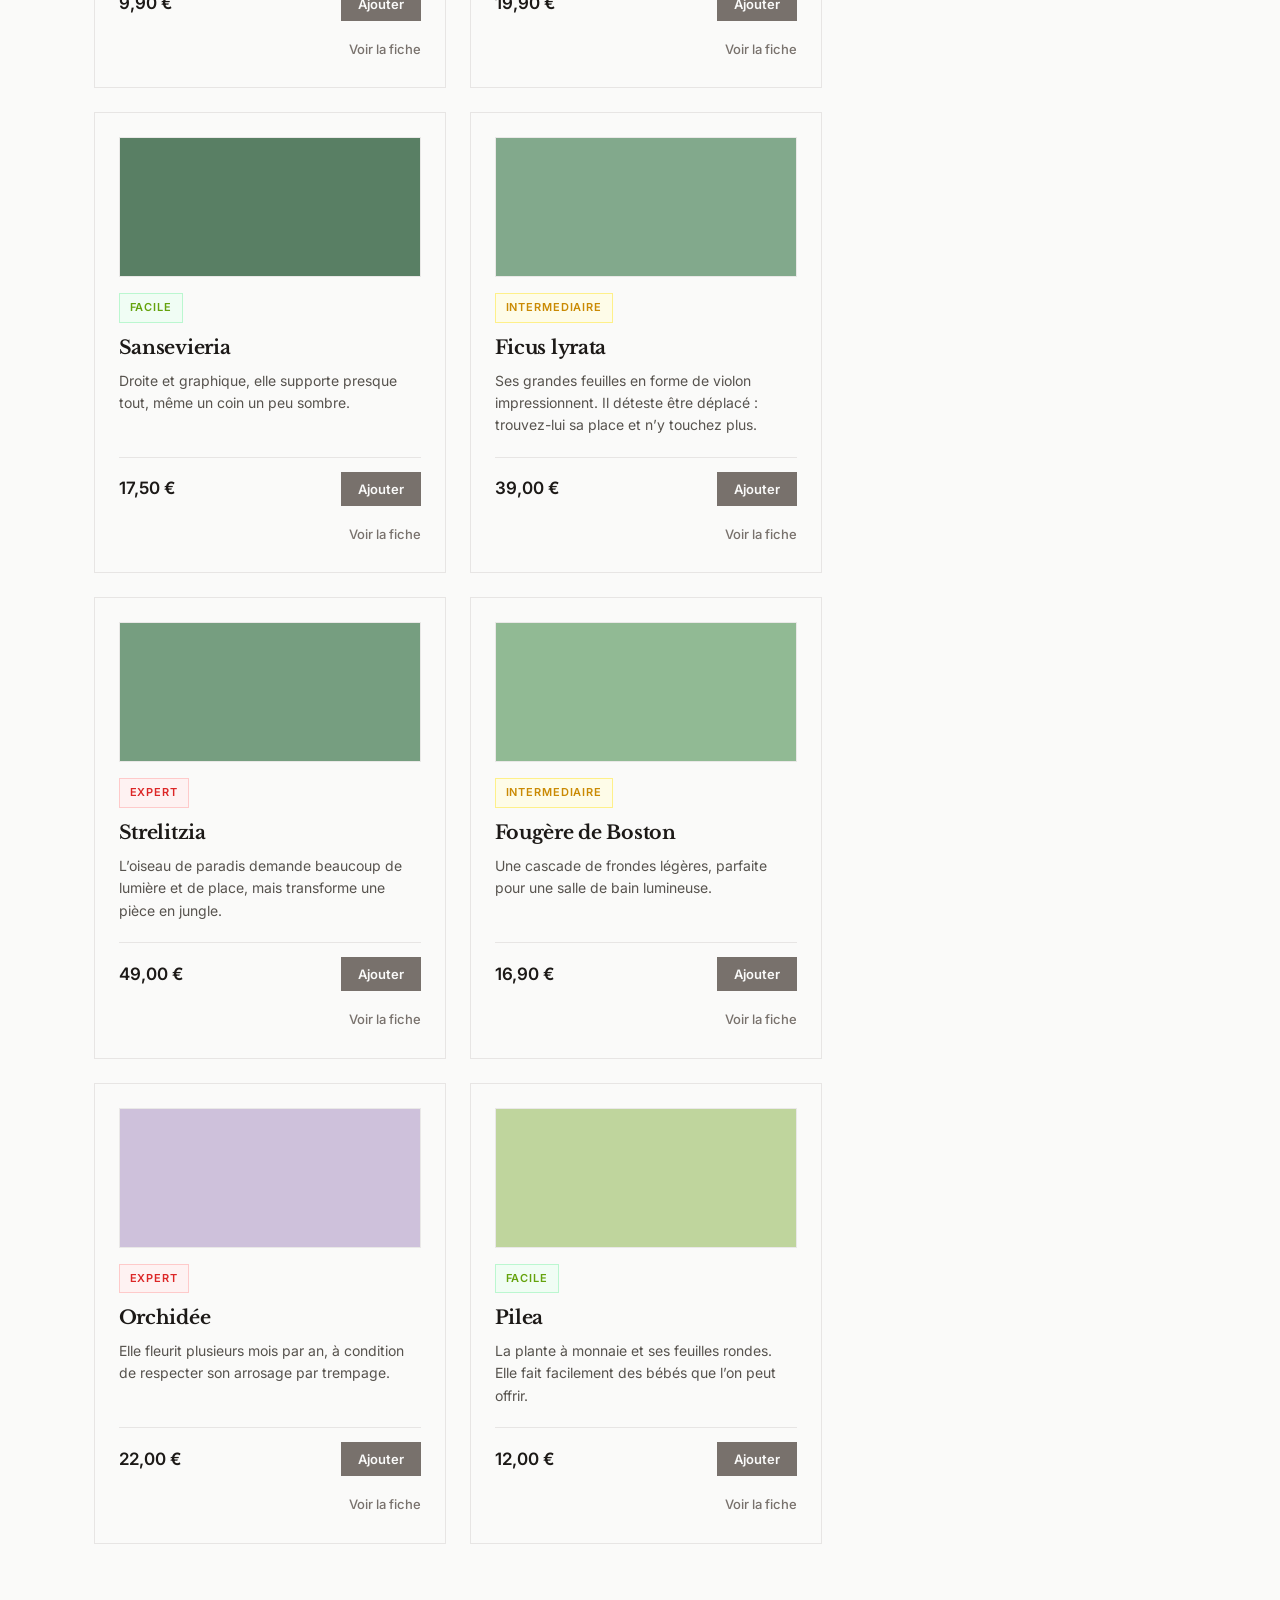
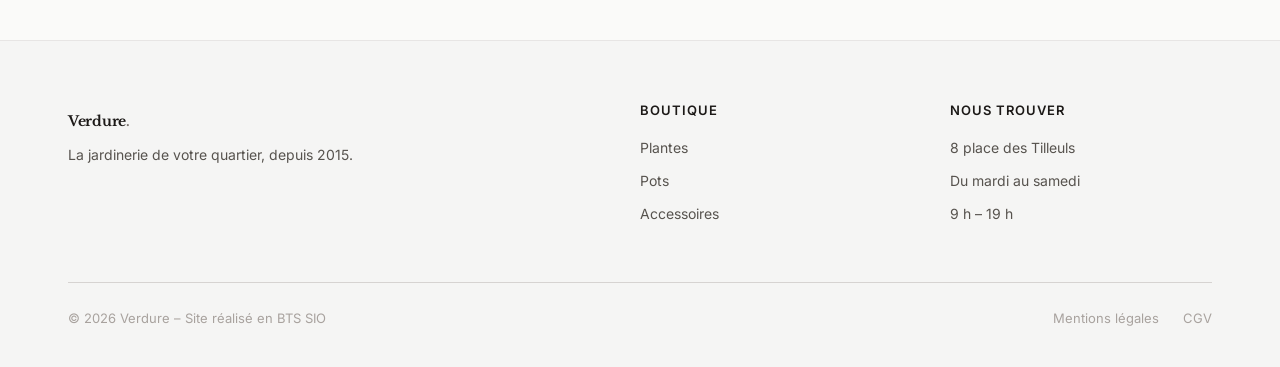
==== commit 7629f57d: "Design: Application du design system ThoughtStream (minimal, zen, flat, Libre Baskerville/Inter)" ====
--- a/index.html
+++ b/index.html
@@ -4,7 +4,8 @@
   <meta charset="UTF-8">
   <title>Verdure – Jardinerie de quartier</title>
   <link rel="preconnect" href="https://fonts.googleapis.com">
-  <link href="https://fonts.googleapis.com/css2?family=Nunito:wght@400;600;700;800&display=swap" rel="stylesheet">
+  <link rel="preconnect" href="https://fonts.gstatic.com" crossorigin>
+  <link href="https://fonts.googleapis.com/css2?family=Inter:wght@400;500;600;700&family=Libre+Baskerville:ital,wght@0,400;0,700;1,400&family=Source+Code+Pro:wght@400;600&display=swap" rel="stylesheet">
   <link rel="stylesheet" href="css/style.css">
   <!-- Scripts : ne pas changer l'ordre -->
   <script src="js/ctf-config.js"></script>
--- a/css/style.css
+++ b/css/style.css
@@ -1,106 +1,159 @@
 /* =================================================================
-   VERDURE – Feuille de styles personnalisée & modernisée
-   Design botanique contemporain, responsive & accessible
+   THOUGHTSTREAM DESIGN SYSTEM – Verdure
+   Minimal, zen, distraction-free.
+   Pure typographic clarity, generous white space, 0px radius, flat.
    ================================================================= */
 
 /* --------------------------------------------------
-   1. VARIABLES & FONDAMENTAUX
+   1. VARIABLES & PALETTES THOUGHTSTREAM
    -------------------------------------------------- */
 :root {
-  --font-main: "Nunito", system-ui, -apple-system, sans-serif;
-  
-  /* Palette de couleurs claire */
-  --bg-primary: #F5F7F4;
-  --bg-card: #FFFFFF;
-  --bg-hero: #E6EFE8;
-  --bg-header: rgba(245, 247, 244, 0.95);
-  
-  --color-primary: #1A3E2D;
-  --color-primary-light: #2D6A4F;
-  --color-accent: #E07A5F;
-  --color-accent-hover: #C9664C;
-  --color-text: #3D4A41;
-  --color-text-muted: #6C7A70;
-  
-  --border-color: #E2E8E2;
-  --border-radius-sm: 8px;
-  --border-radius-md: 14px;
-  --border-radius-lg: 22px;
-  
-  --shadow-sm: 0 2px 6px rgba(0, 0, 0, 0.04);
-  --shadow-md: 0 8px 20px -4px rgba(26, 62, 45, 0.08);
-  --shadow-lg: 0 16px 32px -6px rgba(26, 62, 45, 0.12);
-  
-  --transition-smooth: all 0.25s cubic-bezier(0.16, 1, 0.3, 1);
-}
-
-/* --------------------------------------------------
-   2. RESET & BASE
+  /* Typography Stacks */
+  --font-serif: "Libre Baskerville", Georgia, "Times New Roman", serif;
+  --font-sans: "Inter", -apple-system, "Segoe UI", Helvetica, sans-serif;
+  --font-mono: "Source Code Pro", "Fira Code", Consolas, monospace;
+
+  /* Brand Palette */
+  --brand-primary: #78716C;    /* Stone */
+  --brand-secondary: #A8A29E;  /* Sage */
+  --brand-tertiary: #1C1917;   /* Warm Black */
+
+  /* Surface Palette */
+  --surface-bg: #FAFAF9;        /* Warm white */
+  --surface-card: #F5F5F4;      /* Card and section */
+  --surface-raised: #EFEDEB;    /* Hover / callout */
+
+  /* Content Palette */
+  --text-primary: #1C1917;
+  --text-secondary: #57534E;
+  --text-tertiary: #A8A29E;
+
+  /* Border Palette */
+  --border-subtle: #E7E5E4;
+  --border-medium: #D6D3D1;
+  --border-strong: #A8A29E;
+
+  /* Semantic Colors */
+  --color-success-bg: #F0FDF4;
+  --color-success-text: #65A30D;
+  --color-success-border: #BBF7D0;
+
+  --color-warning-bg: #FEFCE8;
+  --color-warning-text: #CA8A04;
+  --color-warning-border: #FEF08A;
+
+  --color-error-bg: #FEF2F2;
+  --color-error-text: #DC2626;
+  --color-error-border: #FECACA;
+
+  --color-info: #78716C;
+
+  /* Focus Indicator Ring */
+  --focus-ring: 0 0 0 2px #FAFAF9, 0 0 0 4px #78716C;
+}
+
+/* --------------------------------------------------
+   2. RESET & BASE (Distraction-free)
    -------------------------------------------------- */
 * {
   box-sizing: border-box;
   margin: 0;
   padding: 0;
+  border-radius: 0px !important; /* Règle d'or ThoughtStream : 0px partout */
+  box-shadow: none !important;    /* Règle d'or ThoughtStream : 100% Flat */
 }
 
 [hidden] {
   display: none !important;
 }
 
+html {
+  background-color: var(--surface-bg);
+}
+
 body {
-  font-family: var(--font-main);
-  font-size: 1rem;
-  line-height: 1.6;
-  color: var(--color-text);
-  background-color: var(--bg-primary);
+  font-family: var(--font-sans);
+  font-size: 17px;
+  line-height: 1.8;
+  color: var(--text-primary);
+  background-color: var(--surface-bg);
   min-height: 100vh;
   display: flex;
   flex-direction: column;
-  transition: background-color 0.3s ease, color 0.3s ease;
+  -webkit-font-smoothing: antialiased;
 }
 
 a {
   text-decoration: none;
-  color: inherit;
-  transition: var(--transition-smooth);
+  color: var(--brand-primary);
+  transition: color 0.15s ease;
+}
+
+a:hover {
+  color: var(--brand-tertiary);
+  text-decoration: underline;
+  text-underline-offset: 4px;
 }
 
 ul {
   list-style: none;
 }
 
+/* Titres en Libre Baskerville (Chaleur littéraire) */
 h1, h2, h3, h4 {
-  color: var(--color-primary);
-  font-weight: 800;
+  font-family: var(--font-serif);
+  color: var(--brand-tertiary);
+  font-weight: 700;
+  letter-spacing: -0.015em;
+}
+
+h1 {
+  font-size: 38px;
   line-height: 1.25;
-}
-
-/* --------------------------------------------------
-   3. EN-TÊTE & NAVIGATION
+  letter-spacing: -0.02em;
+}
+
+h2 {
+  font-size: 28px;
+  line-height: 1.3;
+}
+
+h3 {
+  font-size: 20px;
+  line-height: 1.4;
+}
+
+h4 {
+  font-size: 17px;
+  line-height: 1.4;
+}
+
+/* --------------------------------------------------
+   3. EN-TÊTE DE PAGE (Zen & Épuré)
    -------------------------------------------------- */
 .header {
-  position: sticky;
-  top: 0;
-  z-index: 100;
   display: flex;
   justify-content: space-between;
   align-items: center;
-  padding: 18px 64px;
-  background-color: var(--bg-header);
-  backdrop-filter: blur(10px);
-  border-bottom: 1px solid var(--border-color);
-  box-shadow: var(--shadow-sm);
+  padding: 24px 60px;
+  background-color: var(--surface-bg);
+  border-bottom: 1px solid var(--border-subtle);
 }
 
 .logo {
-  font-size: 1.85rem;
-  font-weight: 800;
-  letter-spacing: -0.5px;
-  color: var(--color-primary);
+  font-family: var(--font-serif);
+  font-size: 24px;
+  font-weight: 700;
+  color: var(--brand-tertiary);
+  letter-spacing: -0.02em;
 }
 
 .logo span {
-  color: var(--color-accent);
+  color: var(--brand-primary);
+}
+
+.logo:hover {
+  text-decoration: none;
 }
 
 .menu {
@@ -109,26 +162,18 @@
 }
 
 .menu a {
-  font-weight: 700;
-  color: var(--color-text);
-  position: relative;
-  padding: 6px 0;
+  font-family: var(--font-sans);
+  font-size: 15px;
+  font-weight: 500;
+  color: var(--text-secondary);
+  padding: 8px 0;
 }
 
 .menu a:hover,
 .menu a.actif {
-  color: var(--color-accent);
-}
-
-.menu a.actif::after {
-  content: "";
-  position: absolute;
-  bottom: 0;
-  left: 0;
-  width: 100%;
-  height: 2px;
-  background-color: var(--color-accent);
-  border-radius: 2px;
+  color: var(--brand-tertiary);
+  text-decoration: underline;
+  text-underline-offset: 8px;
 }
 
 .header-actions {
@@ -137,99 +182,132 @@
   gap: 16px;
 }
 
-/* Bouton bascule de thème */
-.bouton-theme {
-  background: transparent;
-  color: var(--color-primary);
-  font-family: var(--font-main);
-  font-weight: 700;
-  font-size: 0.9rem;
-  padding: 9px 18px;
-  border: 1.5px solid var(--border-color);
-  border-radius: 30px;
-  cursor: pointer;
-  transition: var(--transition-smooth);
-}
-
-.bouton-theme:hover {
-  border-color: var(--color-primary);
-  background-color: rgba(26, 62, 45, 0.05);
-}
-
-/* Boutons d'action */
+/* --------------------------------------------------
+   4. BOUTONS (Conformes aux spécifications ThoughtStream)
+   -------------------------------------------------- */
 .bouton {
   display: inline-flex;
   align-items: center;
   justify-content: center;
-  padding: 11px 24px;
-  background-color: var(--color-accent);
-  color: #FFFFFF !important;
-  font-weight: 700;
-  font-size: 0.95rem;
-  border: 2px solid var(--color-accent);
-  border-radius: 30px;
+  background-color: var(--brand-primary);
+  color: #FAFAF9 !important;
+  border: 1px solid var(--brand-primary) !important;
+  padding: 12px 24px;
+  font-family: var(--font-sans);
+  font-size: 15px;
+  font-weight: 600;
   cursor: pointer;
-  box-shadow: 0 4px 12px rgba(224, 122, 95, 0.25);
-  transition: var(--transition-smooth);
+  line-height: 1.4;
+  transition: background-color 0.15s ease;
 }
 
 .bouton:hover {
-  background-color: var(--color-accent-hover);
-  border-color: var(--color-accent-hover);
-  transform: translateY(-2px);
-  box-shadow: 0 6px 16px rgba(224, 122, 95, 0.35);
-}
-
-.bouton-contour {
+  background-color: #57534E;
+  border-color: #57534E !important;
+  text-decoration: none;
+}
+
+.bouton:active {
+  background-color: #44403C;
+  border-color: #44403C !important;
+}
+
+.bouton:focus-visible {
+  outline: none;
+  box-shadow: var(--focus-ring) !important;
+}
+
+/* Bouton Secondaire / Contour */
+.bouton-contour,
+.bouton-theme {
+  display: inline-flex;
+  align-items: center;
+  justify-content: center;
   background-color: transparent;
-  color: var(--color-primary) !important;
-  border-color: var(--color-primary);
-  box-shadow: none;
-}
-
-.bouton-contour:hover {
-  background-color: var(--color-primary);
-  color: #FFFFFF !important;
-  box-shadow: 0 4px 12px rgba(26, 62, 45, 0.2);
-}
-
-/* --------------------------------------------------
-   4. SECTION HERO (ACCUEIL)
+  color: var(--brand-primary) !important;
+  border: 1px solid var(--border-medium) !important;
+  padding: 12px 24px;
+  font-family: var(--font-sans);
+  font-size: 15px;
+  font-weight: 600;
+  cursor: pointer;
+  transition: background-color 0.15s ease;
+}
+
+.bouton-contour:hover,
+.bouton-theme:hover {
+  background-color: var(--surface-card);
+  border-color: var(--border-strong) !important;
+  text-decoration: none;
+}
+
+.bouton-contour:active,
+.bouton-theme:active {
+  background-color: var(--border-subtle);
+}
+
+.bouton-contour:focus-visible,
+.bouton-theme:focus-visible {
+  outline: none;
+  box-shadow: var(--focus-ring) !important;
+}
+
+/* Bouton Destructif (Vider le panier, Retirer) */
+.bouton-retirer {
+  background-color: transparent;
+  color: var(--color-error-text);
+  border: 1px solid var(--color-error-border) !important;
+  padding: 6px 14px;
+  font-family: var(--font-sans);
+  font-size: 13px;
+  font-weight: 500;
+  cursor: pointer;
+  transition: background-color 0.15s ease;
+}
+
+.bouton-retirer:hover {
+  background-color: var(--color-error-bg);
+  border-color: var(--color-error-text) !important;
+}
+
+/* --------------------------------------------------
+   5. SECTION HERO (Typographique & Contemplative)
    -------------------------------------------------- */
 .hero {
+  max-width: 960px;
+  margin: 60px auto 48px;
+  padding: 0 48px;
   display: flex;
   align-items: center;
-  gap: 56px;
-  padding: 80px 64px;
-  background: linear-gradient(135deg, var(--bg-hero) 0%, #D8E6DB 100%);
-  border-radius: 0 0 var(--border-radius-lg) var(--border-radius-lg);
+  gap: 48px;
+}
+
+.hero-texte {
+  flex: 1.4;
+}
+
+.surtitre {
+  font-family: var(--font-sans);
+  font-size: 11px;
+  font-weight: 600;
+  text-transform: uppercase;
+  letter-spacing: 0.08em;
+  color: var(--brand-primary);
+  margin-bottom: 12px;
+}
+
+.hero h1 {
+  font-size: 42px;
   margin-bottom: 24px;
-}
-
-.hero-texte {
-  flex: 1.2;
-}
-
-.surtitre {
-  font-size: 0.85rem;
-  font-weight: 800;
-  text-transform: uppercase;
-  letter-spacing: 2.5px;
-  color: var(--color-accent);
-  margin-bottom: 14px;
-}
-
-.hero h1 {
-  font-size: 3.4rem;
-  margin-bottom: 20px;
-  letter-spacing: -1px;
+  line-height: 1.2;
 }
 
 .intro {
-  font-size: 1.15rem;
-  color: var(--color-text);
-  margin-bottom: 32px;
-  max-width: 540px;
+  font-size: 18px;
+  color: var(--text-secondary);
+  line-height: 1.75;
+  margin-bottom: 36px;
+  max-width: 680px; /* Recommandation ThoughtStream : max 680px pour le confort */
 }
 
 .hero-boutons {
@@ -238,33 +316,34 @@
 }
 
 .hero-image {
-  flex: 0.9;
-  height: 380px;
-  background: radial-gradient(circle at 70% 30%, #5B8E68 0%, #2D583B 100%);
-  border-radius: 180px 180px 24px 24px;
-  box-shadow: var(--shadow-lg);
+  flex: 0.8;
+  height: 280px;
+  background-color: var(--surface-card);
+  border: 1px solid var(--border-subtle);
   position: relative;
-  overflow: hidden;
+  display: flex;
+  align-items: center;
+  justify-content: center;
 }
 
 .hero-image::after {
   content: "🌿";
-  font-size: 6rem;
-  position: absolute;
-  top: 50%;
-  left: 50%;
-  transform: translate(-50%, -50%);
-  opacity: 0.3;
-}
-
-/* --------------------------------------------------
-   5. BOUTIQUE & PANIER
+  font-size: 48px;
+  opacity: 0.25;
+}
+
+/* --------------------------------------------------
+   6. BOUTIQUE & CATALOGUE
    -------------------------------------------------- */
 .boutique-page {
+  max-width: 1240px;
+  margin: 0 auto 96px;
+  padding: 0 48px;
   display: flex;
   align-items: flex-start;
-  gap: 40px;
-  padding: 40px 64px 80px;
+  gap: 48px;
+  border-top: 1px solid var(--border-subtle);
+  padding-top: 48px;
 }
 
 .boutique {
@@ -276,23 +355,21 @@
   justify-content: space-between;
   align-items: baseline;
   margin-bottom: 24px;
+  padding-bottom: 12px;
+  border-bottom: 1px solid var(--border-subtle);
 }
 
 .boutique h2 {
-  font-size: 2.3rem;
-  letter-spacing: -0.5px;
+  font-size: 26px;
 }
 
 .nb-plantes {
-  font-size: 1rem;
-  font-weight: 700;
-  color: var(--color-primary-light);
-  background-color: var(--bg-hero);
-  padding: 6px 14px;
-  border-radius: 20px;
-}
-
-/* Outils de recherche et filtre */
+  font-family: var(--font-mono);
+  font-size: 13px;
+  color: var(--text-secondary);
+}
+
+/* Barre de recherche et filtre */
 .outils {
   display: flex;
   gap: 16px;
@@ -301,16 +378,24 @@
 
 .outils input[type="search"],
 .outils select {
-  font-family: var(--font-main);
-  font-size: 0.95rem;
-  padding: 14px 20px;
-  border: 1.5px solid var(--border-color);
-  border-radius: var(--border-radius-md);
-  background-color: var(--bg-card);
-  color: var(--color-text);
+  height: 48px;
+  background-color: var(--surface-bg);
+  border: 1px solid var(--border-medium) !important;
+  padding: 12px 16px;
+  font-family: var(--font-sans);
+  font-size: 15px;
+  color: var(--text-primary);
   outline: none;
-  box-shadow: var(--shadow-sm);
-  transition: var(--transition-smooth);
+}
+
+.outils input[type="search"]::placeholder {
+  color: var(--text-tertiary);
+}
+
+.outils input[type="search"]:focus,
+.outils select:focus {
+  border-color: var(--brand-primary) !important;
+  box-shadow: var(--focus-ring) !important;
 }
 
 .outils input[type="search"] {
@@ -320,82 +405,81 @@
 .outils select {
   flex: 1;
   cursor: pointer;
-}
-
-.outils input[type="search"]:focus,
-.outils select:focus {
-  border-color: var(--color-primary);
-  box-shadow: 0 0 0 3px rgba(45, 106, 79, 0.15);
+  background-color: var(--surface-bg);
 }
 
 /* Grille de cartes */
 .produits {
   display: grid;
-  grid-template-columns: repeat(auto-fill, minmax(260px, 1fr));
-  gap: 28px;
+  grid-template-columns: repeat(auto-fill, minmax(250px, 1fr));
+  gap: 24px;
 }
 
 .produit {
-  background-color: var(--bg-card);
-  border-radius: var(--border-radius-md);
-  padding: 16px;
-  border: 1px solid var(--border-color);
-  box-shadow: var(--shadow-sm);
+  background-color: var(--surface-bg);
+  border: 1px solid var(--border-subtle) !important;
+  padding: 24px;
   display: flex;
   flex-direction: column;
-  transition: var(--transition-smooth);
+  transition: border-color 0.15s ease, background-color 0.15s ease;
 }
 
 .produit:hover {
-  transform: translateY(-4px);
-  box-shadow: var(--shadow-md);
-  border-color: #CAD5CA;
+  border-color: var(--border-medium) !important;
+  background-color: var(--surface-card);
 }
 
 .produit-image {
-  height: 180px;
-  border-radius: 10px;
-  margin-bottom: 14px;
-  position: relative;
-  overflow: hidden;
-}
-
+  height: 140px;
+  margin-bottom: 16px;
+  border: 1px solid var(--border-subtle);
+  opacity: 0.85;
+}
+
+/* Chips d'état (ThoughtStream Status Chips) */
 .etiquette {
+  display: inline-block;
   align-self: flex-start;
-  font-size: 0.78rem;
-  font-weight: 800;
+  font-family: var(--font-sans);
+  font-size: 11px;
+  font-weight: 600;
   text-transform: uppercase;
-  letter-spacing: 1px;
-  padding: 4px 12px;
-  border-radius: 20px;
-  margin-bottom: 10px;
+  letter-spacing: 0.08em;
+  padding: 4px 10px;
+  margin-bottom: 12px;
+  border: 1px solid transparent !important;
 }
 
 .etiquette-facile {
-  background-color: #E8F5E9;
-  color: #2E7D32;
+  background-color: var(--color-success-bg);
+  color: var(--color-success-text);
+  border-color: var(--color-success-border) !important;
 }
 
 .etiquette-intermediaire {
-  background-color: #FFF3E0;
-  color: #E65100;
+  background-color: var(--color-warning-bg);
+  color: var(--color-warning-text);
+  border-color: var(--color-warning-border) !important;
 }
 
 .etiquette-expert {
-  background-color: #F3E5F5;
-  color: #7B1FA2;
+  background-color: var(--color-error-bg);
+  color: var(--color-error-text);
+  border-color: var(--color-error-border) !important;
 }
 
 .produit h3 {
-  font-size: 1.25rem;
-  margin-bottom: 6px;
+  font-family: var(--font-serif);
+  font-size: 19px;
+  margin-bottom: 8px;
 }
 
 .produit-description {
-  font-size: 0.88rem;
-  color: var(--color-text-muted);
-  line-height: 1.45;
-  margin-bottom: 16px;
+  font-family: var(--font-sans);
+  font-size: 14px;
+  line-height: 1.6;
+  color: var(--text-secondary);
+  margin-bottom: 20px;
   flex-grow: 1;
 }
 
@@ -403,80 +487,72 @@
   display: flex;
   justify-content: space-between;
   align-items: center;
+  padding-top: 14px;
+  border-top: 1px solid var(--border-subtle);
   margin-top: auto;
-  padding-top: 12px;
-  border-top: 1px dashed var(--border-color);
 }
 
 .prix {
-  font-size: 1.3rem;
-  font-weight: 800;
-  color: var(--color-primary);
+  font-family: var(--font-sans);
+  font-size: 17px;
+  font-weight: 600;
+  color: var(--brand-tertiary);
 }
 
 .bouton-ajouter {
-  font-family: var(--font-main);
-  background-color: var(--color-primary);
-  color: #FFFFFF;
-  border: none;
-  font-weight: 700;
-  font-size: 0.85rem;
-  padding: 8px 18px;
-  border-radius: 20px;
+  background-color: var(--brand-primary);
+  color: #FAFAF9;
+  border: 1px solid var(--brand-primary) !important;
+  font-family: var(--font-sans);
+  font-size: 13px;
+  font-weight: 600;
+  padding: 8px 16px;
   cursor: pointer;
-  transition: var(--transition-smooth);
+  transition: background-color 0.15s ease;
 }
 
 .bouton-ajouter:hover {
-  background-color: var(--color-accent);
+  background-color: #57534E;
 }
 
 .produit-lien-box {
-  margin-top: 10px;
+  margin-top: 12px;
   text-align: right;
 }
 
 .lien-fiche {
-  font-size: 0.82rem;
-  font-weight: 700;
-  color: var(--color-accent);
-  display: inline-flex;
-  align-items: center;
-  gap: 4px;
-}
-
-.lien-fiche:hover {
-  text-decoration: underline;
-}
-
-/* Section Panier */
+  font-size: 13px;
+  font-weight: 500;
+  color: var(--brand-primary);
+}
+
+/* --------------------------------------------------
+   7. PANIER (Card Elevated ThoughtStream)
+   -------------------------------------------------- */
 .panier {
-  flex: 1.2;
-  background-color: var(--bg-card);
-  border-radius: var(--border-radius-md);
-  padding: 28px;
-  border: 1px solid var(--border-color);
-  box-shadow: var(--shadow-sm);
+  flex: 1.1;
+  background-color: var(--surface-card);
+  border: 1px solid var(--border-medium) !important;
+  padding: 32px 24px;
   position: sticky;
-  top: 96px;
+  top: 36px;
 }
 
 .panier h2 {
-  font-size: 1.45rem;
+  font-size: 20px;
   margin-bottom: 20px;
   padding-bottom: 12px;
-  border-bottom: 2px solid var(--bg-hero);
-  display: flex;
+  border-bottom: 1px solid var(--border-medium);
+  display: flex;
+  justify-content: space-between;
   align-items: center;
-  justify-content: space-between;
 }
 
 #compteur-panier {
-  background-color: var(--color-accent);
-  color: #FFFFFF;
-  font-size: 0.85rem;
-  padding: 2px 10px;
-  border-radius: 12px;
+  font-family: var(--font-mono);
+  font-size: 14px;
+  font-weight: 600;
+  color: var(--text-secondary);
 }
 
 .panier-lignes {
@@ -489,9 +565,9 @@
   display: flex;
   justify-content: space-between;
   align-items: center;
-  padding: 12px 0;
-  border-bottom: 1px solid var(--border-color);
-  font-size: 0.92rem;
+  padding: 14px 0;
+  border-bottom: 1px solid var(--border-subtle);
+  font-size: 15px;
 }
 
 .panier-item-info {
@@ -499,33 +575,24 @@
   flex-direction: column;
 }
 
+.panier-item-info strong {
+  font-weight: 600;
+  color: var(--brand-tertiary);
+}
+
 .panier-item-prix {
-  font-size: 0.85rem;
-  color: var(--color-text-muted);
-}
-
-.bouton-retirer {
-  background-color: transparent;
-  color: #D32F2F;
-  border: 1px solid #FFCDD2;
-  font-size: 0.75rem;
+  font-size: 13px;
+  color: var(--text-secondary);
+}
+
+.panier-total {
+  font-family: var(--font-serif);
+  font-size: 18px;
   font-weight: 700;
-  padding: 4px 10px;
-  border-radius: 14px;
-  cursor: pointer;
-  transition: var(--transition-smooth);
-}
-
-.bouton-retirer:hover {
-  background-color: #FFEBEE;
-  border-color: #E57373;
-}
-
-.panier-total {
-  font-size: 1.25rem;
-  font-weight: 800;
-  color: var(--color-primary);
-  margin-bottom: 20px;
+  color: var(--brand-tertiary);
+  margin-bottom: 24px;
+  padding-top: 12px;
+  border-top: 1px solid var(--border-medium);
   display: flex;
   justify-content: space-between;
 }
@@ -535,190 +602,181 @@
 }
 
 /* --------------------------------------------------
-   6. PAGE FICHE PLANTE
+   8. PAGE FICHE PLANTE (Contemplative)
    -------------------------------------------------- */
 .fiche {
-  max-width: 1100px;
-  margin: 40px auto 80px;
-  padding: 0 40px;
+  max-width: 900px;
+  margin: 48px auto 96px;
+  padding: 0 48px;
   width: 100%;
 }
 
 .lien-retour {
-  display: inline-flex;
-  align-items: center;
-  font-weight: 700;
-  color: var(--color-primary);
-  margin-bottom: 28px;
-  padding: 8px 16px;
-  background-color: var(--bg-card);
-  border-radius: 20px;
-  border: 1px solid var(--border-color);
-  box-shadow: var(--shadow-sm);
-}
-
-.lien-retour:hover {
-  color: var(--color-accent);
-  border-color: var(--color-accent);
+  display: inline-block;
+  font-family: var(--font-sans);
+  font-size: 14px;
+  font-weight: 500;
+  color: var(--brand-primary);
+  margin-bottom: 36px;
 }
 
 .fiche-contenu {
   display: flex;
   gap: 48px;
-  background-color: var(--bg-card);
-  border-radius: var(--border-radius-lg);
-  padding: 44px;
-  border: 1px solid var(--border-color);
-  box-shadow: var(--shadow-md);
+  background-color: var(--surface-bg);
+  border: 1px solid var(--border-subtle) !important;
+  padding: 40px;
 }
 
 .fiche-image {
   flex: 1;
-  min-height: 400px;
-  border-radius: var(--border-radius-md);
-  box-shadow: var(--shadow-sm);
+  min-height: 340px;
+  border: 1px solid var(--border-subtle);
 }
 
 .fiche-infos {
-  flex: 1.2;
+  flex: 1.3;
   display: flex;
   flex-direction: column;
 }
 
 .fiche-infos h1 {
-  font-size: 2.8rem;
+  font-size: 32px;
+  margin-bottom: 8px;
+}
+
+.fiche-prix {
+  font-family: var(--font-sans);
+  font-size: 22px;
+  font-weight: 600;
+  color: var(--brand-primary);
+  margin-bottom: 24px;
+}
+
+.fiche-tags {
+  display: flex;
+  flex-wrap: wrap;
+  gap: 8px;
+  margin-bottom: 28px;
+}
+
+.fiche-tags li {
+  padding: 4px 12px;
+  background-color: var(--surface-card);
+  border: 1px solid var(--border-medium) !important;
+  font-family: var(--font-sans);
+  font-size: 13px;
+  font-weight: 500;
+  color: var(--text-secondary);
+}
+
+.fiche-description {
+  font-size: 16px;
+  line-height: 1.8;
+  color: var(--text-secondary);
+}
+
+/* --------------------------------------------------
+   9. PAGE CONTACT
+   -------------------------------------------------- */
+.contact {
+  max-width: 680px; /* Standard ThoughtStream : 680px */
+  margin: 48px auto 96px;
+  padding: 48px;
+  background-color: var(--surface-bg);
+  border: 1px solid var(--border-subtle) !important;
+  width: 100%;
+}
+
+.contact h1 {
+  font-size: 32px;
   margin-bottom: 12px;
 }
 
-.fiche-prix {
-  font-size: 2rem;
-  font-weight: 800;
-  color: var(--color-accent);
-  margin-bottom: 24px;
-}
-
-.fiche-tags {
-  display: flex;
-  flex-wrap: wrap;
-  gap: 12px;
-  margin-bottom: 28px;
-}
-
-.fiche-tags li {
-  padding: 8px 18px;
-  background-color: var(--bg-primary);
-  border: 1px solid var(--border-color);
-  border-radius: 30px;
-  font-size: 0.9rem;
-  font-weight: 700;
-  color: var(--color-primary);
-}
-
-.fiche-description {
-  font-size: 1.05rem;
-  line-height: 1.7;
-  color: var(--color-text);
-}
-
-/* --------------------------------------------------
-   7. PAGE CONTACT
-   -------------------------------------------------- */
-.contact {
-  max-width: 680px;
-  margin: 40px auto 80px;
-  padding: 44px;
-  background-color: var(--bg-card);
-  border-radius: var(--border-radius-lg);
-  border: 1px solid var(--border-color);
-  box-shadow: var(--shadow-md);
-  width: 100%;
-}
-
-.contact h1 {
-  font-size: 2.4rem;
-  margin-bottom: 8px;
-}
-
 .contact-intro {
-  color: var(--color-text-muted);
-  margin-bottom: 32px;
-  font-size: 1.05rem;
+  color: var(--text-secondary);
+  font-size: 16px;
+  margin-bottom: 36px;
 }
 
 .formulaire {
   display: flex;
   flex-direction: column;
-  gap: 18px;
+  gap: 20px;
 }
 
 .formulaire label {
-  font-size: 0.92rem;
-  font-weight: 700;
-  color: var(--color-primary);
+  font-family: var(--font-sans);
+  font-size: 13px;
+  font-weight: 600;
+  color: var(--text-secondary);
   margin-bottom: -10px;
 }
 
 .formulaire input,
 .formulaire textarea {
-  font-family: var(--font-main);
-  font-size: 1rem;
-  padding: 13px 18px;
-  border: 1.5px solid var(--border-color);
-  border-radius: var(--border-radius-sm);
-  background-color: var(--bg-primary);
-  color: var(--color-text);
+  height: 48px;
+  background-color: var(--surface-bg);
+  border: 1px solid var(--border-medium) !important;
+  padding: 12px 16px;
+  font-family: var(--font-sans);
+  font-size: 15px;
+  color: var(--text-primary);
   outline: none;
-  transition: var(--transition-smooth);
+}
+
+.formulaire textarea {
+  height: auto;
+  min-height: 130px;
 }
 
 .formulaire input:focus,
 .formulaire textarea:focus {
-  border-color: var(--color-primary);
-  background-color: #FFFFFF;
-  box-shadow: 0 0 0 3px rgba(45, 106, 79, 0.15);
+  border-color: var(--brand-primary) !important;
+  box-shadow: var(--focus-ring) !important;
 }
 
 .erreur {
-  background-color: #FFEBEE;
-  color: #C62828;
-  border: 1px solid #FFCDD2;
-  border-radius: var(--border-radius-sm);
-  padding: 12px 18px;
-  font-size: 0.9rem;
-  font-weight: 600;
+  background-color: var(--color-error-bg);
+  color: var(--color-error-text);
+  border: 1px solid var(--color-error-border) !important;
+  padding: 12px 16px;
+  font-size: 13px;
+  font-weight: 500;
 }
 
 .confirmation {
   margin-top: 24px;
-  background-color: #E8F5E9;
-  color: #1B5E20;
-  border: 1.5px solid #A5D6A7;
-  border-radius: var(--border-radius-md);
-  padding: 20px;
-  font-size: 1.05rem;
-  font-weight: 700;
-  box-shadow: var(--shadow-sm);
-}
-
-/* --------------------------------------------------
-   8. PIED DE PAGE
+  background-color: var(--color-success-bg);
+  color: var(--color-success-text);
+  border: 1px solid var(--color-success-border) !important;
+  padding: 16px 20px;
+  font-size: 15px;
+  font-weight: 600;
+}
+
+/* --------------------------------------------------
+   10. PIED DE PAGE (Subtil & Typographique)
    -------------------------------------------------- */
 .footer {
   margin-top: auto;
-  background-color: #12281D;
-  color: #A3B8AC;
-  padding: 64px 64px 28px;
+  background-color: var(--surface-card);
+  color: var(--text-secondary);
+  padding: 60px 48px 36px;
+  border-top: 1px solid var(--border-subtle);
+  font-size: 15px;
 }
 
 .footer .logo,
 .footer h4 {
-  color: #F5F7F4;
+  color: var(--brand-tertiary);
 }
 
 .footer-haut {
-  display: flex;
-  gap: 64px;
-  margin-bottom: 48px;
+  max-width: 1144px;
+  margin: 0 auto 48px;
+  display: flex;
+  gap: 48px;
 }
 
 .footer-marque {
@@ -727,7 +785,9 @@
 
 .footer-marque p {
   margin-top: 8px;
-  max-width: 320px;
+  max-width: 300px;
+  color: var(--text-secondary);
+  font-size: 14px;
 }
 
 .footer-colonne {
@@ -735,25 +795,36 @@
 }
 
 .footer h4 {
-  font-size: 1.05rem;
+  font-family: var(--font-sans);
+  font-size: 13px;
+  font-weight: 600;
+  text-transform: uppercase;
+  letter-spacing: 0.08em;
   margin-bottom: 16px;
-  letter-spacing: 0.5px;
 }
 
 .footer-colonne li {
   margin-bottom: 8px;
+  font-size: 14px;
+}
+
+.footer-colonne a {
+  color: var(--text-secondary);
 }
 
 .footer-colonne a:hover {
-  color: #FFFFFF;
+  color: var(--brand-tertiary);
 }
 
 .footer-bas {
+  max-width: 1144px;
+  margin: 0 auto;
   display: flex;
   justify-content: space-between;
   padding-top: 24px;
-  border-top: 1px solid #1E3E2E;
-  font-size: 0.88rem;
+  border-top: 1px solid var(--border-medium);
+  font-size: 13px;
+  color: var(--text-tertiary);
 }
 
 .footer-liens {
@@ -761,135 +832,131 @@
   gap: 24px;
 }
 
+.footer-liens a {
+  color: var(--text-tertiary);
+}
+
 .footer-liens a:hover {
-  color: #FFFFFF;
-}
-
-/* --------------------------------------------------
-   9. THÈME SOMBRE COMPLET (body.sombre)
+  color: var(--brand-tertiary);
+}
+
+/* --------------------------------------------------
+   11. THÈME SOMBRE (ThoughtStream Zen Inverted)
    -------------------------------------------------- */
 body.sombre {
-  --bg-primary: #0F172A;
-  --bg-card: #1E293B;
-  --bg-hero: #162436;
-  --bg-header: rgba(15, 23, 42, 0.95);
-  
-  --color-primary: #F1F5F9;
-  --color-primary-light: #81C784;
-  --color-accent: #E07A5F;
-  --color-accent-hover: #F28B6F;
-  --color-text: #E2E8F0;
-  --color-text-muted: #94A3B8;
-  
-  --border-color: #334155;
-  --shadow-sm: 0 2px 6px rgba(0, 0, 0, 0.3);
-  --shadow-md: 0 8px 20px rgba(0, 0, 0, 0.4);
-  
-  background-color: var(--bg-primary);
-  color: var(--color-text);
-}
-
-body.sombre .hero {
-  background: linear-gradient(135deg, #131E2E 0%, #1A2C42 100%);
-}
-
-body.sombre .bouton-theme {
-  border-color: #475569;
-  color: #F8FAFC;
-}
-
-body.sombre .bouton-theme:hover {
-  background-color: #334155;
+  --surface-bg: #1C1917;        /* Warm black */
+  --surface-card: #292524;      /* Stone 800 */
+  --surface-raised: #44403C;    /* Stone 700 */
+
+  --text-primary: #FAFAF9;
+  --text-secondary: #D6D3D1;
+  --text-tertiary: #78716C;
+
+  --border-subtle: #2E2A27;
+  --border-medium: #44403C;
+  --border-strong: #78716C;
+
+  --brand-tertiary: #FAFAF9;
+
+  --focus-ring: 0 0 0 2px #1C1917, 0 0 0 4px #A8A29E;
+
+  background-color: var(--surface-bg);
+  color: var(--text-primary);
+}
+
+body.sombre .header,
+body.sombre .produit,
+body.sombre .fiche-contenu,
+body.sombre .contact {
+  background-color: #221F1D;
 }
 
 body.sombre .outils input[type="search"],
 body.sombre .outils select,
 body.sombre .formulaire input,
 body.sombre .formulaire textarea {
-  background-color: #0F172A;
-  border-color: #334155;
-  color: #F1F5F9;
+  background-color: #1C1917;
+  color: #FAFAF9;
+  border-color: var(--border-medium) !important;
 }
 
 body.sombre .etiquette-facile {
-  background-color: #14351F;
-  color: #81C784;
+  background-color: #142E15;
+  color: #86EFAC;
+  border-color: #166534 !important;
 }
 
 body.sombre .etiquette-intermediaire {
-  background-color: #3B2A12;
-  color: #FFB74D;
+  background-color: #362506;
+  color: #FDE047;
+  border-color: #854D0E !important;
 }
 
 body.sombre .etiquette-expert {
-  background-color: #2F1C3F;
-  color: #BA68C8;
+  background-color: #381212;
+  color: #FCA5A5;
+  border-color: #991B1B !important;
+}
+
+body.sombre .panier {
+  background-color: var(--surface-card);
 }
 
 body.sombre .bouton-ajouter {
-  background-color: #2E5A44;
-  color: #FFFFFF;
+  background-color: var(--brand-secondary);
+  color: #1C1917;
+  border-color: var(--brand-secondary) !important;
 }
 
 body.sombre .bouton-ajouter:hover {
-  background-color: var(--color-accent);
-}
-
-body.sombre .fiche-tags li {
-  background-color: #0F172A;
-  border-color: #334155;
-  color: #E2E8F0;
+  background-color: #D6D3D1;
 }
 
 body.sombre .footer {
-  background-color: #080D1A;
-  border-top: 1px solid #1E293B;
-}
-
-/* --------------------------------------------------
-   10. RESPONSIVE (MOBILES & TABLETTES)
-   -------------------------------------------------- */
-@media (max-width: 900px) {
+  background-color: #161413;
+}
+
+/* --------------------------------------------------
+   12. RESPONSIVE (Mobiles & Tablettes)
+   -------------------------------------------------- */
+@media (max-width: 860px) {
   .header {
     padding: 16px 24px;
     flex-wrap: wrap;
     gap: 16px;
   }
-  
+
   .hero {
     flex-direction: column;
-    padding: 48px 24px;
-    gap: 32px;
+    padding: 36px 24px;
+    gap: 24px;
   }
-  
+
   .hero h1 {
-    font-size: 2.4rem;
+    font-size: 32px;
   }
-  
+
   .hero-image {
     width: 100%;
-    height: 240px;
+    height: 180px;
   }
-  
+
   .boutique-page {
     flex-direction: column;
-    padding: 24px;
+    padding: 36px 24px;
+    gap: 36px;
   }
-  
+
   .panier {
     width: 100%;
     position: static;
   }
-  
+
   .fiche-contenu {
     flex-direction: column;
     padding: 24px;
   }
-  
-  .fiche-image {
-    min-height: 240px;
-  }
-  
+
   .footer-haut {
     flex-direction: column;
     gap: 32px;
